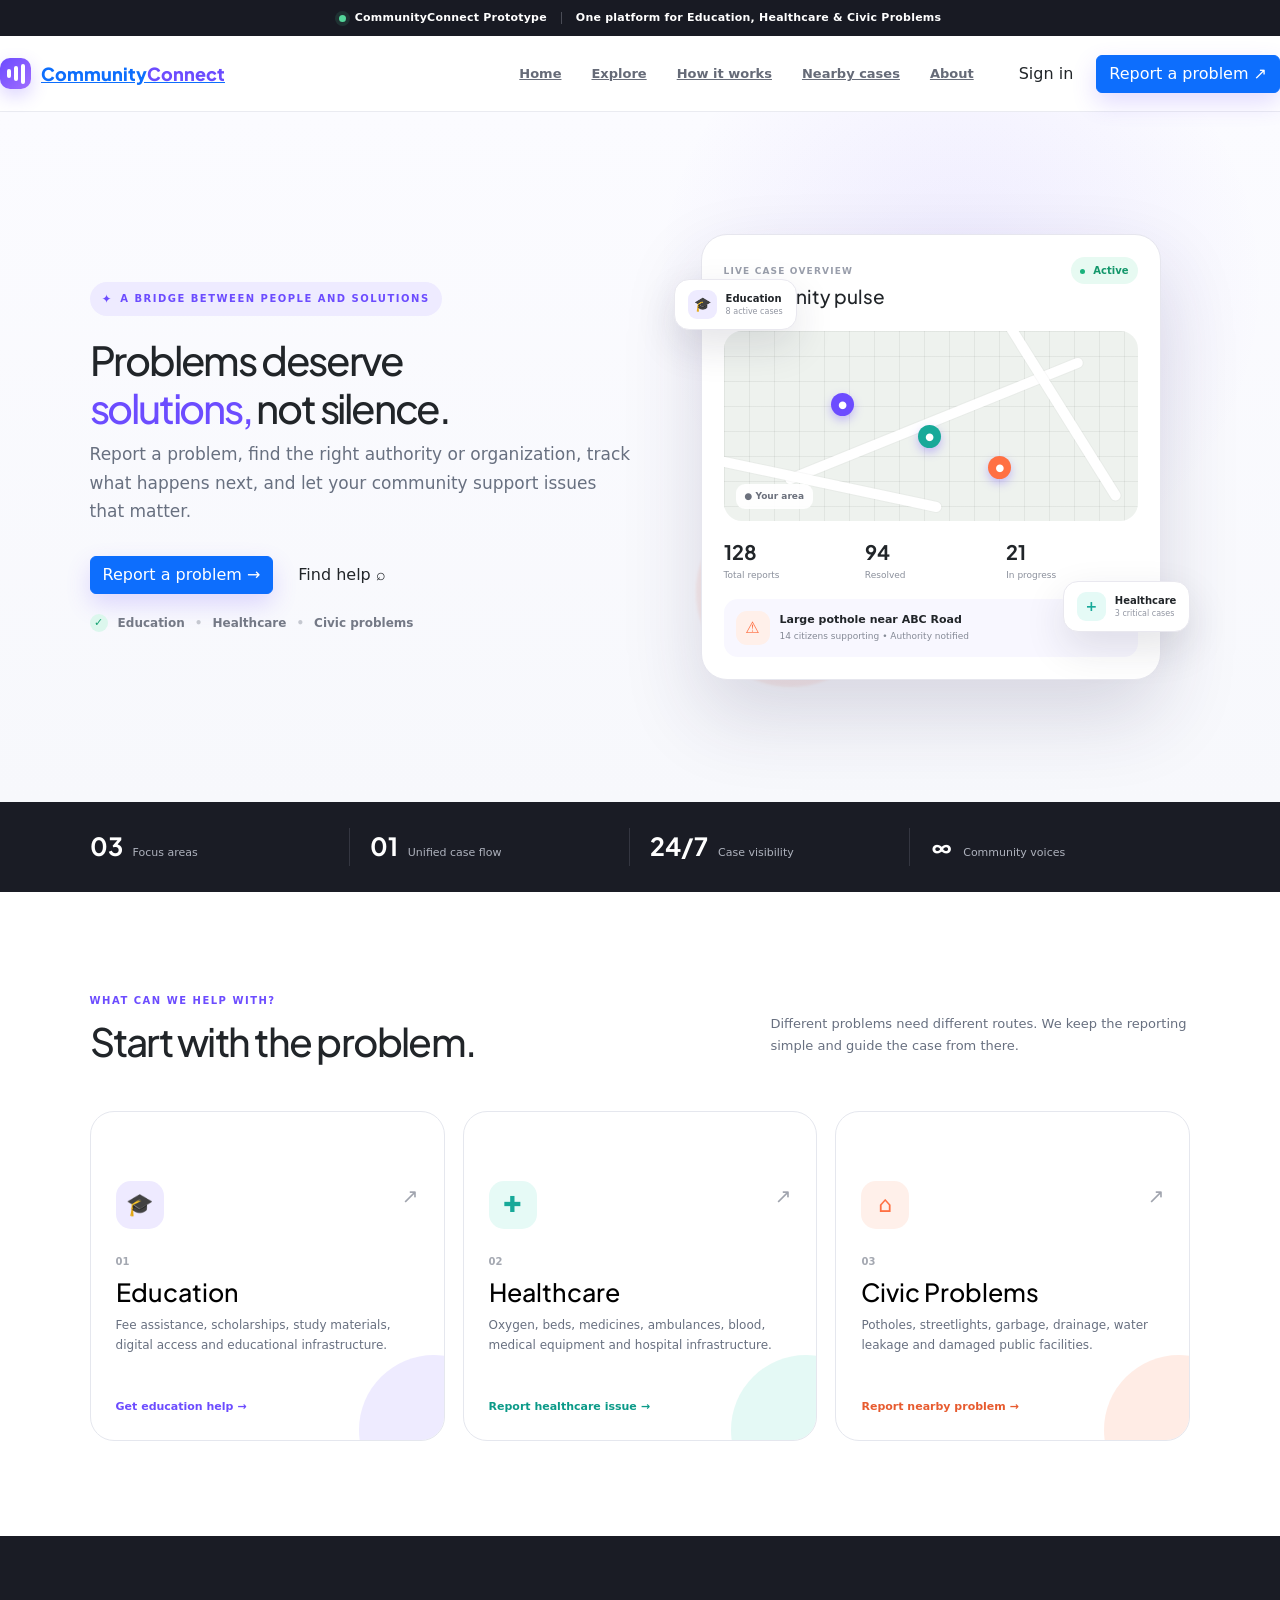
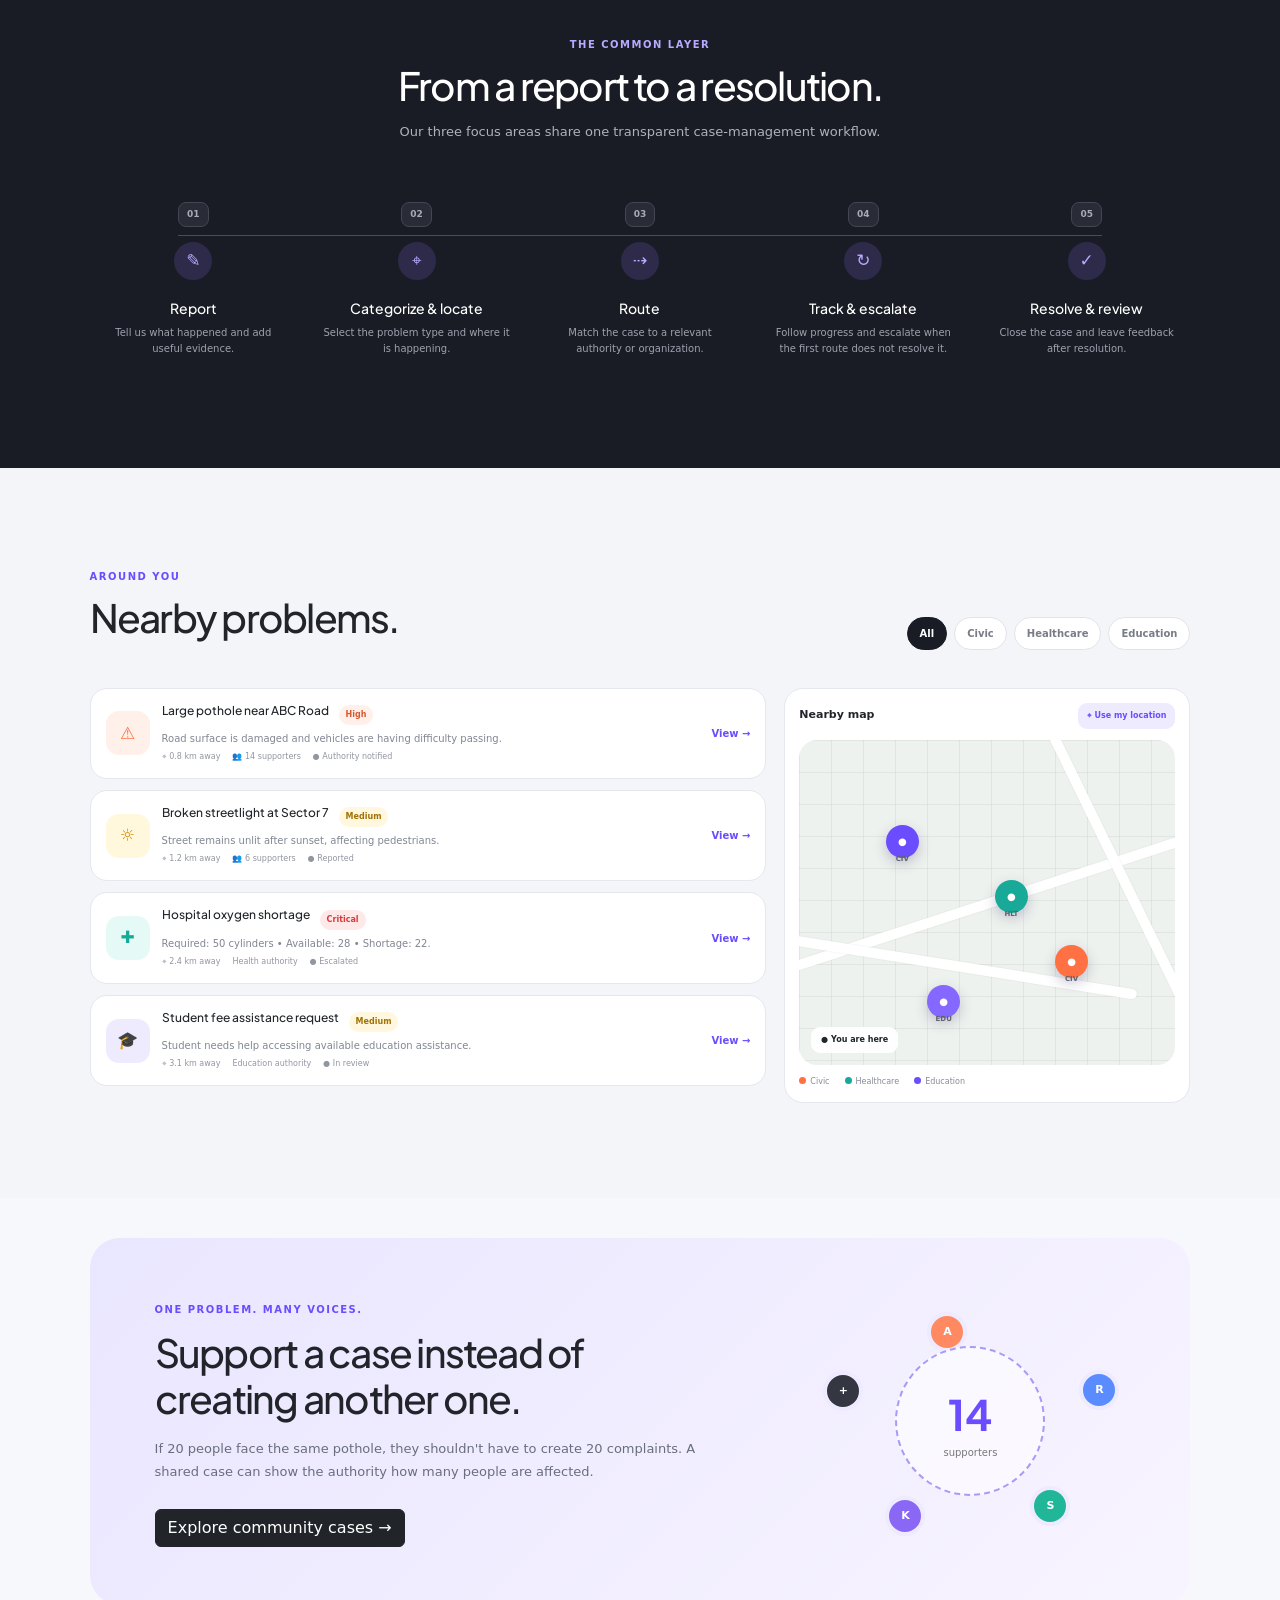
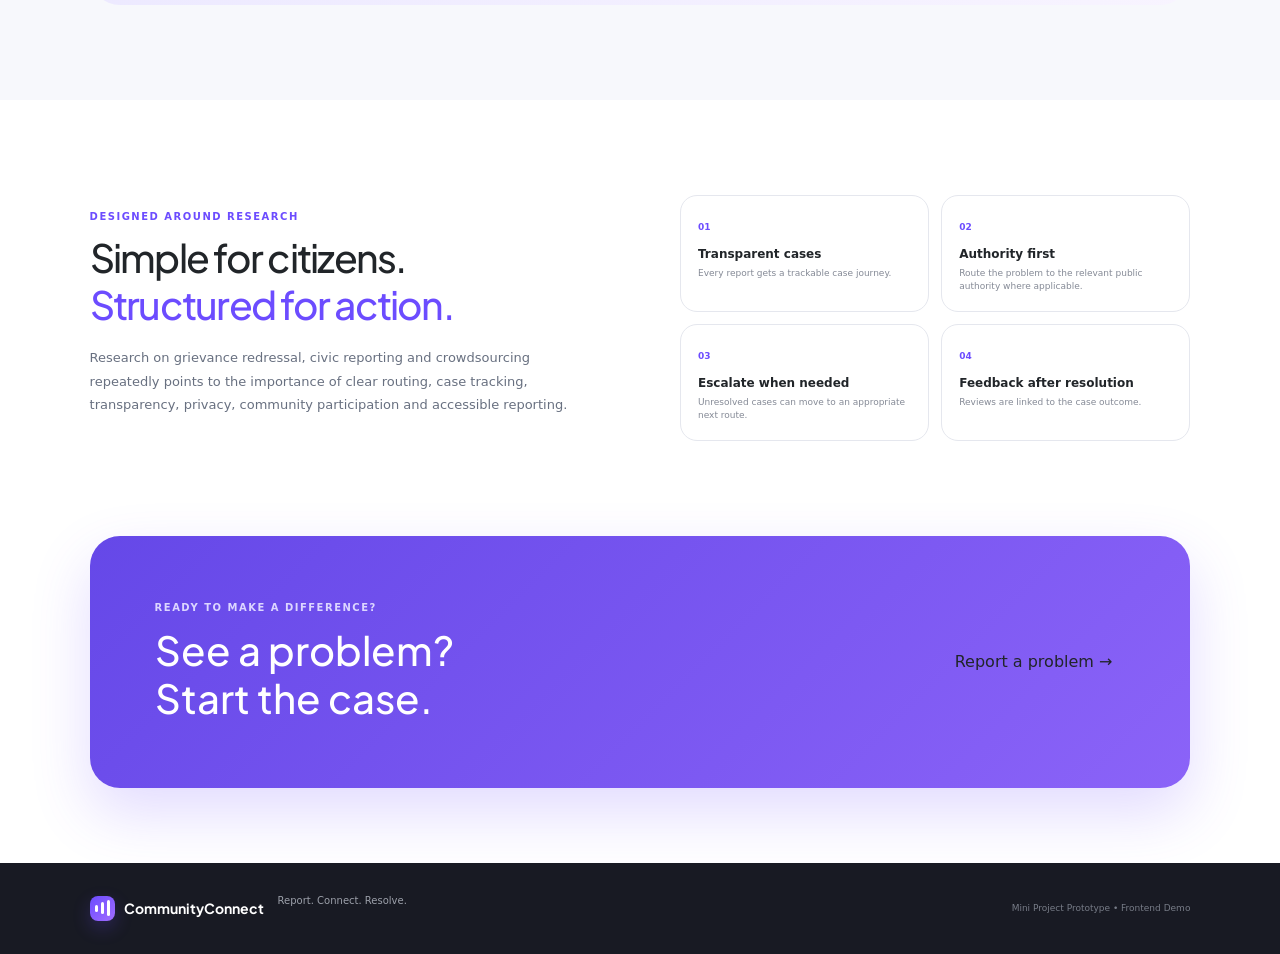
==== index.html @ db6713b4 "Add files via upload" ====
<!DOCTYPE html>
<html lang="en" >
<head>
  <meta charset="UTF-8">
  <meta name="viewport" content="width=device-width, initial-scale=1.0">
  <meta name="description" content="CommunityConnect - connect people with the right authority, organization and community support.">
  <title>CommunityConnect | Report. Connect. Resolve.</title>
  <link rel="preconnect" href="https://fonts.googleapis.com">
  <link rel="preconnect" href="https://fonts.gstatic.com" crossorigin>
  <link href="https://fonts.googleapis.com/css2?family=DM+Sans:wght@400;500;600;700&family=Plus+Jakarta+Sans:wght@600;700;800&display=swap" rel="stylesheet">
  <link rel="stylesheet" href="styles.css">
  <link href="https://cdn.jsdelivr.net/npm/bootstrap@5.3.8/dist/css/bootstrap.min.css" 
  rel="stylesheet" 
  integrity="sha384-sRIl4kxILFvY47J16cr9ZwB07vP4J8+LH7qKQnuqkuIAvNWLzeN8tE5YBujZqJLB" 
  crossorigin="anonymous">
</head>
<body>
  <div class="announcement">
    <span class="pulse-dot"></span>
    <span>CommunityConnect Prototype</span>
    <span class="announcement-divider"></span>
    <span>One platform for Education, Healthcare & Civic Problems</span>
  </div>

  <header class="navbar">
    <a class="brand" href="#home" aria-label="CommunityConnect home">
      <span class="brand-mark"><span></span><span></span><span></span></span>
      <span>Community<span>Connect</span></span>
    </a>

    <nav class="nav-links" aria-label="Main navigation">
      <a href="#home">Home</a>
      <a href="#explore">Explore</a>
      <a href="#how-it-works">How it works</a>
      <a href="#cases">Nearby cases</a>
      <a href="#about">About</a>
    </nav>

    <div class="nav-actions">
      <button class="btn btn-ghost" id="loginBtn">Sign in</button>
      <button class="btn btn-primary" id="navReportBtn">Report a problem <span>↗</span></button>
      <button class="mobile-menu" id="mobileMenuBtn" aria-label="Open menu">☰</button>
    </div>
  </header>

  <main>
    <section class="hero section" id="home">
      <div class="hero-copy">
        <div class="eyebrow"><span class="eyebrow-icon">✦</span> A bridge between people and solutions</div>
        <h1>Problems deserve<br><em>solutions,</em> not silence.</h1>
        <p class="hero-text">
          Report a problem, find the right authority or organization, track what happens next,
          and let your community support issues that matter.
        </p>

        <div class="hero-actions">
          <button class="btn btn-primary btn-large" id="heroReportBtn">Report a problem <span>→</span></button>
          <a class="btn btn-soft btn-large" href="#explore">Find help <span>⌕</span></a>
        </div>

        <div class="hero-note">
          <span class="check">✓</span>
          <span>Education</span>
          <span class="dot-separator">•</span>
          <span>Healthcare</span>
          <span class="dot-separator">•</span>
          <span>Civic problems</span>
        </div>
      </div>

      <div class="hero-visual">
        <div class="orb orb-one"></div>
        <div class="orb orb-two"></div>
        <div class="dashboard-card">
          <div class="dashboard-top">
            <div>
              <span class="mini-label">LIVE CASE OVERVIEW</span>
              <h3>Community pulse</h3>
            </div>
            <span class="status-pill green"><i></i> Active</span>
          </div>

          <div class="mini-map">
            <div class="map-grid"></div>
            <span class="map-road road-a"></span>
            <span class="map-road road-b"></span>
            <span class="map-road road-c"></span>
            <button class="map-pin pin-1" title="Pothole">●</button>
            <button class="map-pin pin-2" title="Streetlight">●</button>
            <button class="map-pin pin-3" title="Water issue">●</button>
            <div class="map-location">●  Your area</div>
          </div>

          <div class="case-summary">
            <div><strong>128</strong><span>Total reports</span></div>
            <div><strong>94</strong><span>Resolved</span></div>
            <div><strong>21</strong><span>In progress</span></div>
          </div>

          <div class="featured-case">
            <div class="case-icon civic">⚠</div>
            <div class="case-info">
              <strong>Large pothole near ABC Road</strong>
              <span>14 citizens supporting • Authority notified</span>
            </div>
            <span class="arrow">→</span>
          </div>
        </div>

        <div class="floating-card float-one">
          <span class="float-icon education">🎓</span>
          <div><b>Education</b><small>8 active cases</small></div>
        </div>
        <div class="floating-card float-two">
          <span class="float-icon health">+</span>
          <div><b>Healthcare</b><small>3 critical cases</small></div>
        </div>
      </div>
    </section>

    <section class="stats-strip">
      <div class="stat"><strong>03</strong><span>Focus areas</span></div>
      <div class="stat"><strong>01</strong><span>Unified case flow</span></div>
      <div class="stat"><strong>24/7</strong><span>Case visibility</span></div>
      <div class="stat"><strong>∞</strong><span>Community voices</span></div>
    </section>

    <section class="section explore-section" id="explore">
      <div class="section-heading">
        <div>
          <span class="section-kicker">WHAT CAN WE HELP WITH?</span>
          <h2>Start with the problem.</h2>
        </div>
        <p>Different problems need different routes. We keep the reporting simple and guide the case from there.</p>
      </div>

      <div class="category-grid">
        <button class="category-card education" data-category="Education">
          <div class="category-top"><span class="category-icon">🎓</span><span class="category-arrow">↗</span></div>
          <span class="category-number">01</span>
          <h3>Education</h3>
          <p>Fee assistance, scholarships, study materials, digital access and educational infrastructure.</p>
          <span class="category-link">Get education help <b>→</b></span>
        </button>

        <button class="category-card healthcare" data-category="Healthcare">
          <div class="category-top"><span class="category-icon">✚</span><span class="category-arrow">↗</span></div>
          <span class="category-number">02</span>
          <h3>Healthcare</h3>
          <p>Oxygen, beds, medicines, ambulances, blood, medical equipment and hospital infrastructure.</p>
          <span class="category-link">Report healthcare issue <b>→</b></span>
        </button>

        <button class="category-card civic" data-category="Civic Problems">
          <div class="category-top"><span class="category-icon">⌂</span><span class="category-arrow">↗</span></div>
          <span class="category-number">03</span>
          <h3>Civic Problems</h3>
          <p>Potholes, streetlights, garbage, drainage, water leakage and damaged public facilities.</p>
          <span class="category-link">Report nearby problem <b>→</b></span>
        </button>
      </div>
    </section>

    <section class="section workflow-section" id="how-it-works">
      <div class="workflow-intro">
        <span class="section-kicker">THE COMMON LAYER</span>
        <h2>From a report to a resolution.</h2>
        <p>Our three focus areas share one transparent case-management workflow.</p>
      </div>

      <div class="workflow">
        <div class="workflow-line"></div>
        <article class="step">
          <span class="step-num">01</span><span class="step-icon">✎</span>
          <h3>Report</h3><p>Tell us what happened and add useful evidence.</p>
        </article>
        <article class="step">
          <span class="step-num">02</span><span class="step-icon">⌖</span>
          <h3>Categorize & locate</h3><p>Select the problem type and where it is happening.</p>
        </article>
        <article class="step">
          <span class="step-num">03</span><span class="step-icon">⇢</span>
          <h3>Route</h3><p>Match the case to a relevant authority or organization.</p>
        </article>
        <article class="step">
          <span class="step-num">04</span><span class="step-icon">↻</span>
          <h3>Track & escalate</h3><p>Follow progress and escalate when the first route does not resolve it.</p>
        </article>
        <article class="step">
          <span class="step-num">05</span><span class="step-icon">✓</span>
          <h3>Resolve & review</h3><p>Close the case and leave feedback after resolution.</p>
        </article>
      </div>
    </section>

    <section class="section nearby-section" id="cases">
      <div class="section-heading">
        <div>
          <span class="section-kicker">AROUND YOU</span>
          <h2>Nearby problems.</h2>
        </div>
        <div class="case-controls">
          <button class="filter active" data-filter="all">All</button>
          <button class="filter" data-filter="civic">Civic</button>
          <button class="filter" data-filter="healthcare">Healthcare</button>
          <button class="filter" data-filter="education">Education</button>
        </div>
      </div>

      <div class="cases-layout">
        <div class="cases-list" id="casesList">
          <article class="case-card" data-type="civic">
            <div class="case-card-icon civic-bg">⚠</div>
            <div class="case-main">
              <div class="case-title-row"><h3>Large pothole near ABC Road</h3><span class="priority high">High</span></div>
              <p>Road surface is damaged and vehicles are having difficulty passing.</p>
              <div class="case-meta"><span>⌖ 0.8 km away</span><span>👥 14 supporters</span><span>● Authority notified</span></div>
            </div>
            <button class="case-view" data-case="CIV-1024">View →</button>
          </article>

          <article class="case-card" data-type="civic">
            <div class="case-card-icon light-bg">☼</div>
            <div class="case-main">
              <div class="case-title-row"><h3>Broken streetlight at Sector 7</h3><span class="priority medium">Medium</span></div>
              <p>Street remains unlit after sunset, affecting pedestrians.</p>
              <div class="case-meta"><span>⌖ 1.2 km away</span><span>👥 6 supporters</span><span>● Reported</span></div>
            </div>
            <button class="case-view" data-case="CIV-1019">View →</button>
          </article>

          <article class="case-card" data-type="healthcare">
            <div class="case-card-icon health-bg">✚</div>
            <div class="case-main">
              <div class="case-title-row"><h3>Hospital oxygen shortage</h3><span class="priority critical">Critical</span></div>
              <p>Required: 50 cylinders • Available: 28 • Shortage: 22.</p>
              <div class="case-meta"><span>⌖ 2.4 km away</span><span>Health authority</span><span>● Escalated</span></div>
            </div>
            <button class="case-view" data-case="HLT-0042">View →</button>
          </article>

          <article class="case-card" data-type="education">
            <div class="case-card-icon edu-bg">🎓</div>
            <div class="case-main">
              <div class="case-title-row"><h3>Student fee assistance request</h3><span class="priority medium">Medium</span></div>
              <p>Student needs help accessing available education assistance.</p>
              <div class="case-meta"><span>⌖ 3.1 km away</span><span>Education authority</span><span>● In review</span></div>
            </div>
            <button class="case-view" data-case="EDU-0087">View →</button>
          </article>
        </div>

        <aside class="map-panel">
          <div class="map-panel-top"><strong>Nearby map</strong><button id="locateBtn">⌖ Use my location</button></div>
          <div class="big-map">
            <div class="map-grid"></div>
            <span class="map-road br-a"></span><span class="map-road br-b"></span><span class="map-road br-c"></span>
            <span class="big-pin p-a">●<small>CIV</small></span>
            <span class="big-pin p-b">●<small>CIV</small></span>
            <span class="big-pin p-c">●<small>HLT</small></span>
            <span class="big-pin p-d">●<small>EDU</small></span>
            <div class="you-are-here">● You are here</div>
          </div>
          <div class="map-legend"><span><i class="legend-dot civic-dot"></i>Civic</span><span><i class="legend-dot health-dot"></i>Healthcare</span><span><i class="legend-dot edu-dot"></i>Education</span></div>
        </aside>
      </div>
    </section>

    <section class="section community-section">
      <div class="community-card">
        <div class="community-copy">
          <span class="section-kicker">ONE PROBLEM. MANY VOICES.</span>
          <h2>Support a case instead of creating another one.</h2>
          <p>If 20 people face the same pothole, they shouldn't have to create 20 complaints. A shared case can show the authority how many people are affected.</p>
          <button class="btn btn-dark" id="communityBtn">Explore community cases →</button>
        </div>
        <div class="support-visual">
          <div class="support-ring"><strong>14</strong><span>supporters</span></div>
          <div class="support-person person-1">A</div>
          <div class="support-person person-2">R</div>
          <div class="support-person person-3">S</div>
          <div class="support-person person-4">K</div>
          <div class="support-person person-5">+</div>
        </div>
      </div>
    </section>

    <section class="section trust-section" id="about">
      <div class="trust-copy">
        <span class="section-kicker">DESIGNED AROUND RESEARCH</span>
        <h2>Simple for citizens.<br><span>Structured for action.</span></h2>
        <p>Research on grievance redressal, civic reporting and crowdsourcing repeatedly points to the importance of clear routing, case tracking, transparency, privacy, community participation and accessible reporting.</p>
      </div>
      <div class="trust-points">
        <div><span>01</span><b>Transparent cases</b><small>Every report gets a trackable case journey.</small></div>
        <div><span>02</span><b>Authority first</b><small>Route the problem to the relevant public authority where applicable.</small></div>
        <div><span>03</span><b>Escalate when needed</b><small>Unresolved cases can move to an appropriate next route.</small></div>
        <div><span>04</span><b>Feedback after resolution</b><small>Reviews are linked to the case outcome.</small></div>
      </div>
    </section>

    <section class="cta-section">
      <div>
        <span class="section-kicker">READY TO MAKE A DIFFERENCE?</span>
        <h2>See a problem?<br><em>Start the case.</em></h2>
      </div>
      <button class="btn btn-white btn-large" id="bottomReportBtn">Report a problem →</button>
    </section>
  </main>

  <footer class="footer">
    <div class="footer-brand"><span class="brand-mark"><span></span><span></span><span></span></span><b>CommunityConnect</b></div>
    <p>Report. Connect. Resolve.</p>
    <span class="footer-note">Mini Project Prototype • Frontend Demo</span>
  </footer>

  <div class="modal-backdrop" id="modalBackdrop" aria-hidden="true">
    <div class="modal" id="reportModal" role="dialog" aria-modal="true" aria-labelledby="modalTitle">
      <button class="modal-close" id="modalClose" aria-label="Close">×</button>
      <div class="modal-head">
        <span class="modal-icon">✦</span>
        <div><span class="section-kicker">NEW CASE</span><h2 id="modalTitle">Report a problem</h2></div>
      </div>

      <form id="reportForm">
        <label>What area does this belong to?
          <select id="reportCategory" required>
            <option value="">Choose a category</option>
            <option>Education</option>
            <option>Healthcare</option>
            <option>Civic Problems</option>
          </select>
        </label>

        <label>What is the problem?
          <input type="text" id="reportTitle" placeholder="e.g. Broken streetlight near Sector 7" required>
        </label>

        <div class="form-row">
          <label>Location
            <input type="text" id="reportLocation" placeholder="Area / landmark" required>
          </label>
          <label>Priority
            <select id="reportPriority">
              <option>Medium</option>
              <option>Low</option>
              <option>High</option>
              <option>Critical</option>
            </select>
          </label>
        </div>

        <label>Description
          <textarea id="reportDescription" rows="4" placeholder="Tell us what is happening..."></textarea>
        </label>

        <label class="upload-box">
          <input type="file" id="reportPhoto" accept="image/*">
          <span>📷</span>
          <b>Add a photo</b>
          <small>Optional • JPG, PNG up to 5 MB</small>
        </label>

        <button class="btn btn-primary btn-large submit-report" type="submit">Create case <span>→</span></button>
      </form>
      <div class="success-state" id="successState">
        <div class="success-icon">✓</div>
        <span class="section-kicker">CASE CREATED</span>
        <h2 id="successTitle">Your report is on its way.</h2>
        <p>Your prototype case ID is <strong id="generatedCase">CIV-2048</strong>. You can use it to track the case.</p>
        <button class="btn btn-dark" id="successClose">Back to CommunityConnect</button>
      </div>
    </div>
  </div>

  <div class="toast" id="toast"><span>✓</span><p></p></div>

  <script src="script.js"></script>
</body>
</html>
---- styles.css ----
:root{
  --bg:#f7f8fc;
  --ink:#171923;
  --muted:#687080;
  --line:#e5e7ee;
  --white:#fff;
  --purple:#6c4cff;
  --purple-dark:#5135d7;
  --orange:#ff7043;
  --orange-soft:#fff0ea;
  --teal:#18a999;
  --teal-soft:#e7faf7;
  --blue:#3984ff;
  --blue-soft:#eaf2ff;
  --red:#e84949;
  --yellow:#f0a51a;
  --shadow:0 20px 60px rgba(28,30,50,.09);
  --radius:24px;
}
*{box-sizing:border-box;margin:0;padding:0}
html{scroll-behavior:smooth}
body{font-family:"DM Sans",sans-serif;color:var(--ink);background:var(--bg);line-height:1.5}
button,input,select,textarea{font:inherit}
button,a{cursor:pointer}
button{border:0}
a{text-decoration:none;color:inherit}
.announcement{height:36px;background:#181a23;color:#fff;display:flex;align-items:center;justify-content:center;gap:9px;font-size:11px;font-weight:600;letter-spacing:.02em}
.pulse-dot{width:7px;height:7px;border-radius:50%;background:#54d69a;box-shadow:0 0 0 4px rgba(84,214,154,.12)}
.announcement-divider{width:1px;height:12px;background:#4a4c56;margin:0 5px}
.navbar{height:76px;background:rgba(255,255,255,.9);backdrop-filter:blur(16px);border-bottom:1px solid rgba(229,231,238,.8);display:flex;align-items:center;padding:0 6vw;position:sticky;top:0;z-index:30}
.brand{display:flex;align-items:center;gap:10px;font-family:"Plus Jakarta Sans";font-size:18px;font-weight:800;white-space:nowrap}
.brand>span:last-child>span{color:var(--purple)}
.brand-mark{width:31px;height:31px;border-radius:10px;background:linear-gradient(135deg,var(--purple),#a06cff);display:flex;align-items:center;justify-content:center;gap:3px;box-shadow:0 7px 18px rgba(108,76,255,.24)}
.brand-mark span{display:block;width:4px;border-radius:5px;background:#fff}
.brand-mark span:nth-child(1){height:9px}.brand-mark span:nth-child(2){height:15px}.brand-mark span:nth-child(3){height:20px}
.nav-links{display:flex;gap:30px;margin-left:auto;margin-right:32px}
.nav-links a{font-size:13px;font-weight:600;color:#666b78;transition:.2s}
.nav-links a:hover{color:var(--purple)}
.nav-actions{display:flex;align-items:center;gap:10px}
.btn{border-radius:13px;padding:11px 18px;font-weight:700;font-size:13px;transition:.22s;display:inline-flex;align-items:center;justify-content:center;gap:10px}
.btn:hover{transform:translateY(-2px)}
.btn-primary{background:var(--purple);color:#fff;box-shadow:0 10px 24px rgba(108,76,255,.2)}
.btn-primary:hover{background:var(--purple-dark)}
.btn-ghost{background:transparent;color:#4f5360}
.btn-soft{background:#eeeaff;color:var(--purple)}
.btn-dark{background:#191b24;color:#fff}
.btn-white{background:#fff;color:#252733}
.btn-large{padding:14px 22px;font-size:14px;border-radius:15px}
.mobile-menu{display:none;background:#f0eff8;padding:10px;border-radius:10px}
.section{padding:95px 7vw}
.hero{min-height:650px;display:grid;grid-template-columns:1.02fr .98fr;gap:40px;align-items:center;overflow:hidden;background:radial-gradient(circle at 75% 25%,rgba(108,76,255,.09),transparent 28%),linear-gradient(180deg,#fbfbff,#f7f8fc)}
.hero-copy{max-width:650px}
.eyebrow,.section-kicker{display:inline-flex;align-items:center;gap:7px;color:var(--purple);font-size:10px;font-weight:800;letter-spacing:.15em;text-transform:uppercase}
.eyebrow{padding:8px 12px;background:#eeebff;border-radius:99px;margin-bottom:20px}
.eyebrow-icon{font-size:12px}
h1,h2,h3{font-family:"Plus Jakarta Sans",sans-serif;line-height:1.08}
h1{font-size:clamp(46px,5.3vw,78px);letter-spacing:-.055em;margin-bottom:22px}
h1 em,h2 em{font-style:normal;color:var(--purple)}
.hero-text{font-size:17px;line-height:1.7;color:var(--muted);max-width:580px}
.hero-actions{display:flex;gap:12px;margin:30px 0 20px}
.hero-note{display:flex;gap:10px;align-items:center;color:#747986;font-size:12px;font-weight:600}
.check{width:18px;height:18px;border-radius:50%;background:#dcf7ed;color:#17a273;display:inline-flex;align-items:center;justify-content:center;font-size:11px}
.dot-separator{color:#c5c8d0}
.hero-visual{position:relative;min-height:500px;display:flex;align-items:center;justify-content:center}
.orb{position:absolute;border-radius:50%;filter:blur(1px)}
.orb-one{width:400px;height:400px;background:rgba(108,76,255,.08);top:35px;right:40px}
.orb-two{width:190px;height:190px;background:rgba(255,112,67,.09);bottom:20px;left:25px}
.dashboard-card{position:relative;width:min(460px,90%);background:#fff;border:1px solid #e6e6ee;border-radius:26px;padding:22px;box-shadow:0 35px 80px rgba(42,38,80,.16);z-index:2}
.dashboard-top{display:flex;justify-content:space-between;align-items:flex-start;margin-bottom:15px}
.mini-label{font-size:9px;font-weight:800;color:#999eab;letter-spacing:.13em}
.dashboard-top h3{font-size:19px;margin-top:4px}
.status-pill{font-size:10px;padding:6px 9px;border-radius:99px;font-weight:800}
.status-pill.green{color:#13976b;background:#e7faf2}
.status-pill i{display:inline-block;width:5px;height:5px;background:#1ab27c;border-radius:50%;margin-right:5px}
.mini-map,.big-map{position:relative;overflow:hidden;background:#eef2ee;border-radius:18px}
.mini-map{height:190px}
.map-grid{position:absolute;inset:0;background-image:linear-gradient(rgba(90,105,90,.09) 1px,transparent 1px),linear-gradient(90deg,rgba(90,105,90,.09) 1px,transparent 1px);background-size:25px 25px}
.map-road{position:absolute;height:10px;background:#fff;box-shadow:0 0 0 1px rgba(90,90,90,.04);transform:rotate(-22deg);border-radius:20px}
.road-a{width:320px;top:85px;left:50px}.road-b{width:280px;top:45px;left:180px;transform:rotate(58deg)}.road-c{width:260px;top:145px;left:-40px;transform:rotate(12deg)}
.map-pin{position:absolute;width:23px;height:23px;border-radius:50%;color:#fff;background:var(--purple);font-size:10px;box-shadow:0 4px 10px rgba(108,76,255,.35)}
.pin-1{top:62px;left:26%}.pin-2{top:125px;left:64%;background:var(--orange)}.pin-3{top:94px;left:47%;background:var(--teal)}
.map-location{position:absolute;bottom:12px;left:12px;background:rgba(255,255,255,.92);border-radius:9px;padding:6px 9px;font-size:9px;font-weight:800;color:#6b707c}
.case-summary{display:grid;grid-template-columns:repeat(3,1fr);gap:10px;padding:16px 0}
.case-summary div{display:flex;flex-direction:column}.case-summary strong{font-family:"Plus Jakarta Sans";font-size:20px}.case-summary span{font-size:9px;color:#8b909c;margin-top:2px}
.featured-case{display:flex;align-items:center;gap:10px;background:#f8f7ff;padding:12px;border-radius:14px}
.case-icon{width:34px;height:34px;display:flex;align-items:center;justify-content:center;border-radius:11px;background:#fff0ea;color:var(--orange);font-weight:800}
.case-info{display:flex;flex-direction:column;flex:1}.case-info strong{font-size:11px}.case-info span{font-size:9px;color:#858a96;margin-top:2px}.arrow{color:var(--purple);font-weight:800}
.floating-card{position:absolute;display:flex;align-items:center;gap:9px;background:#fff;border:1px solid #e9e8ef;border-radius:15px;padding:10px 13px;box-shadow:0 16px 40px rgba(34,30,60,.12);z-index:3}
.floating-card div{display:flex;flex-direction:column}.floating-card b{font-size:10px}.floating-card small{font-size:8px;color:#9296a2}
.float-one{top:72px;left:3px}.float-two{right:0;bottom:75px}
.float-icon{width:29px;height:29px;border-radius:9px;display:flex;align-items:center;justify-content:center;font-size:14px}.float-icon.education{background:#eeebff}.float-icon.health{background:#e5faf6;color:var(--teal);font-weight:900}
.stats-strip{display:grid;grid-template-columns:repeat(4,1fr);background:#1a1c25;color:#fff;padding:26px 7vw;gap:20px}
.stat{display:flex;align-items:baseline;gap:10px;border-right:1px solid #343641;padding-right:20px}.stat:last-child{border:0}.stat strong{font-family:"Plus Jakarta Sans";font-size:25px;color:#fff}.stat span{font-size:11px;color:#aeb2bd}
.section-heading{display:flex;align-items:end;justify-content:space-between;gap:30px;margin-bottom:38px}.section-heading h2,.workflow-intro h2,.trust-copy h2{font-size:39px;letter-spacing:-.045em;margin-top:8px}.section-heading>p{max-width:420px;color:var(--muted);font-size:13px;line-height:1.7}
.category-grid{display:grid;grid-template-columns:repeat(3,1fr);gap:18px}
.category-card{text-align:left;min-height:330px;border-radius:24px;padding:25px;background:#fff;border:1px solid var(--line);transition:.25s;position:relative;overflow:hidden}
.category-card:hover{transform:translateY(-7px);box-shadow:var(--shadow)}
.category-card:after{content:"";position:absolute;width:150px;height:150px;border-radius:50%;right:-65px;bottom:-65px;opacity:.5}
.category-card.education:after{background:#ded8ff}.category-card.healthcare:after{background:#c9f4ec}.category-card.civic:after{background:#ffd9cb}
.category-top{display:flex;justify-content:space-between}.category-icon{width:48px;height:48px;border-radius:15px;display:flex;align-items:center;justify-content:center;font-size:22px}.education .category-icon{background:#eeeaff}.healthcare .category-icon{background:#e6faf6;color:var(--teal)}.civic .category-icon{background:#fff0ea;color:var(--orange)}
.category-arrow{font-size:20px;color:#a0a4ae}.category-number{display:block;font-size:10px;color:#a4a8b1;font-weight:800;margin-top:25px}.category-card h3{font-size:25px;margin:8px 0}.category-card p{font-size:12px;color:var(--muted);line-height:1.7;max-width:310px}.category-link{position:absolute;bottom:25px;font-size:11px;font-weight:800;z-index:2}.education .category-link{color:var(--purple)}.healthcare .category-link{color:#0b9a88}.civic .category-link{color:#e75b2f}
.workflow-section{background:#1a1c25;color:#fff}.workflow-intro{text-align:center;max-width:600px;margin:0 auto}.workflow-intro .section-kicker{color:#b7aaff}.workflow-intro h2{color:#fff}.workflow-intro p{color:#aeb2bd;font-size:13px;margin-top:12px}.workflow{display:grid;grid-template-columns:repeat(5,1fr);gap:16px;margin-top:58px;position:relative}.workflow-line{position:absolute;top:35px;left:8%;right:8%;height:1px;background:#4a4d58}.step{position:relative;z-index:1;text-align:center}.step-num{display:inline-flex;background:#292b36;border:1px solid #444752;color:#a9acb6;padding:5px 8px;border-radius:8px;font-size:9px;font-weight:800;margin-bottom:10px}.step-icon{display:flex;margin:0 auto 15px;width:48px;height:48px;border-radius:50%;align-items:center;justify-content:center;background:#2d2a4a;color:#b8aaff;border:5px solid #1a1c25;font-size:17px}.step h3{font-size:14px;margin-bottom:8px}.step p{font-size:10px;color:#9ea2ae;line-height:1.6;padding:0 10px}
.nearby-section{background:#f3f5f8}.case-controls{display:flex;gap:7px}.filter{padding:8px 12px;border-radius:99px;background:#fff;border:1px solid #e1e3e9;color:#777c87;font-size:10px;font-weight:800}.filter.active{background:#1a1c25;color:#fff;border-color:#1a1c25}
.cases-layout{display:grid;grid-template-columns:1.25fr .75fr;gap:18px}.cases-list{display:flex;flex-direction:column;gap:11px}.case-card{background:#fff;border:1px solid var(--line);border-radius:17px;padding:15px;display:flex;align-items:center;gap:12px;transition:.2s}.case-card:hover{box-shadow:0 12px 35px rgba(28,30,50,.07);transform:translateX(3px)}.case-card.hidden{display:none}.case-card-icon{width:44px;height:44px;min-width:44px;border-radius:13px;display:flex;align-items:center;justify-content:center;font-size:17px}.civic-bg{background:#fff0ea;color:var(--orange)}.light-bg{background:#fff8dc;color:#d3910b}.health-bg{background:#e5faf6;color:var(--teal)}.edu-bg{background:#eeebff;color:var(--purple)}.case-main{flex:1;min-width:0}.case-title-row{display:flex;gap:10px;align-items:center}.case-title-row h3{font-size:12px;white-space:nowrap;overflow:hidden;text-overflow:ellipsis}.priority{font-size:8px;font-weight:800;padding:4px 7px;border-radius:99px;white-space:nowrap}.priority.high{background:#fff0ea;color:#d8582f}.priority.medium{background:#fff8df;color:#a27106}.priority.critical{background:#ffe8e8;color:#d93b3b}.case-main p{font-size:10px;color:#818692;margin:5px 0}.case-meta{display:flex;gap:12px;font-size:8px;color:#9296a1}.case-view{font-size:10px;font-weight:800;color:var(--purple);background:transparent;white-space:nowrap}.map-panel{background:#fff;border:1px solid var(--line);border-radius:19px;padding:14px}.map-panel-top{display:flex;justify-content:space-between;align-items:center;margin-bottom:11px;font-size:11px}.map-panel-top button{background:#eeebff;color:var(--purple);padding:7px 9px;border-radius:9px;font-size:8px;font-weight:800}.big-map{height:325px}.big-map .map-grid{background-size:32px 32px}.br-a{width:500px;top:155px;left:-50px;transform:rotate(-18deg)}.br-b{width:450px;top:115px;left:90px;transform:rotate(64deg)}.br-c{width:380px;top:220px;left:-40px;transform:rotate(9deg)}.big-pin{position:absolute;width:33px;height:33px;border-radius:50%;display:flex;align-items:center;justify-content:center;color:#fff;background:var(--purple);box-shadow:0 5px 13px rgba(50,40,100,.25);font-size:10px}.big-pin small{position:absolute;top:29px;font-size:7px;font-weight:800;color:#5d626d}.p-a{top:85px;left:23%}.p-b{top:205px;left:68%;background:var(--orange)}.p-c{top:140px;left:52%;background:var(--teal)}.p-d{top:245px;left:34%;background:#8468ff}.you-are-here{position:absolute;bottom:12px;left:12px;background:rgba(255,255,255,.94);border-radius:9px;padding:7px 10px;font-size:8px;font-weight:800}.map-legend{display:flex;gap:15px;padding-top:11px;font-size:8px;color:#858a96}.legend-dot{width:7px;height:7px;border-radius:50%;display:inline-block;margin-right:4px}.civic-dot{background:var(--orange)}.health-dot{background:var(--teal)}.edu-dot{background:var(--purple)}
.community-section{background:#f7f8fc;padding-top:40px}.community-card{background:linear-gradient(135deg,#e9e6ff,#f8f4ff);border-radius:30px;padding:58px 65px;display:flex;align-items:center;justify-content:space-between;overflow:hidden;position:relative}.community-copy{max-width:570px}.community-copy h2{font-size:39px;letter-spacing:-.045em;margin:10px 0 15px}.community-copy p{font-size:13px;color:#696e7b;line-height:1.75;margin-bottom:25px}.support-visual{width:310px;height:250px;position:relative;display:flex;align-items:center;justify-content:center}.support-ring{width:150px;height:150px;border-radius:50%;border:2px dashed #a89bf7;background:rgba(255,255,255,.6);display:flex;flex-direction:column;align-items:center;justify-content:center;z-index:2}.support-ring strong{font-family:"Plus Jakarta Sans";font-size:42px;color:var(--purple)}.support-ring span{font-size:10px;color:#777}.support-person{position:absolute;width:40px;height:40px;border-radius:50%;display:flex;align-items:center;justify-content:center;font-size:11px;font-weight:800;color:#fff;border:4px solid #eeeaff}.person-1{background:#ff8a62;top:16px;left:112px}.person-2{background:#5b8cff;top:74px;right:6px}.person-3{background:#22b698;bottom:20px;right:55px}.person-4{background:#8a68f5;bottom:10px;left:70px}.person-5{background:#343642;top:75px;left:8px}
.trust-section{display:grid;grid-template-columns:1fr 1fr;gap:80px;align-items:center}.trust-copy h2 span{color:var(--purple)}.trust-copy p{font-size:13px;color:var(--muted);line-height:1.8;max-width:530px;margin-top:18px}.trust-points{display:grid;grid-template-columns:1fr 1fr;gap:12px}.trust-points div{background:#fff;border:1px solid var(--line);border-radius:17px;padding:17px}.trust-points span{font-size:9px;color:var(--purple);font-weight:900}.trust-points b{display:block;font-size:12px;margin:8px 0 4px}.trust-points small{font-size:9px;color:#858a96;line-height:1.5;display:block}
.cta-section{margin:0 7vw 75px;padding:58px 65px;border-radius:30px;background:linear-gradient(135deg,#6548e8,#8b63f8);color:#fff;display:flex;justify-content:space-between;align-items:center;box-shadow:0 25px 60px rgba(108,76,255,.2)}.cta-section .section-kicker{color:#dcd6ff}.cta-section h2{font-size:40px;margin-top:8px}.cta-section h2 em{color:#fff}.footer{background:#181a23;color:#fff;padding:30px 7vw;display:flex;align-items:center;gap:14px}.footer-brand{display:flex;align-items:center;gap:9px;font-family:"Plus Jakarta Sans";font-size:14px}.footer-brand .brand-mark{width:25px;height:25px;border-radius:8px}.footer-brand .brand-mark span{width:3px}.footer-brand .brand-mark span:nth-child(1){height:7px}.footer-brand .brand-mark span:nth-child(2){height:12px}.footer-brand .brand-mark span:nth-child(3){height:16px}.footer p{font-size:10px;color:#9ca0aa}.footer-note{margin-left:auto;color:#777c87;font-size:9px}
.modal-backdrop{position:fixed;inset:0;background:rgba(12,13,20,.65);backdrop-filter:blur(8px);z-index:100;display:none;align-items:center;justify-content:center;padding:20px}.modal-backdrop.show{display:flex}.modal{background:#fff;width:min(560px,100%);max-height:92vh;overflow:auto;border-radius:25px;padding:27px;position:relative;box-shadow:0 30px 100px rgba(0,0,0,.3)}.modal-close{position:absolute;right:18px;top:15px;width:34px;height:34px;border-radius:50%;background:#f0f1f5;color:#646874;font-size:22px}.modal-head{display:flex;gap:13px;align-items:center;margin-bottom:22px}.modal-icon{width:42px;height:42px;border-radius:13px;background:#eeebff;color:var(--purple);display:flex;align-items:center;justify-content:center}.modal-head h2{font-size:25px;margin-top:3px}.modal label{display:block;font-size:10px;font-weight:800;color:#535865;margin-bottom:14px}.modal input,.modal select,.modal textarea{display:block;width:100%;border:1px solid #e0e2e8;background:#fbfbfd;border-radius:11px;padding:11px 12px;margin-top:7px;outline:none;color:#30333d;font-size:11px}.modal input:focus,.modal select:focus,.modal textarea:focus{border-color:#a89bf7;box-shadow:0 0 0 3px #eeebff}.form-row{display:grid;grid-template-columns:1fr 1fr;gap:12px}.upload-box{border:1.5px dashed #c9cbd4!important;background:#fafafe!important;padding:18px!important;text-align:center;color:#777!important}.upload-box input{display:none}.upload-box span{display:block;font-size:22px;margin-bottom:5px}.upload-box b{display:block;font-size:10px;color:#555}.upload-box small{font-size:8px;font-weight:500}.submit-report{width:100%;margin-top:3px}.success-state{display:none;text-align:center;padding:35px 10px 15px}.success-state.show{display:block}.success-icon{width:62px;height:62px;border-radius:50%;background:#e5faf2;color:#19a976;display:flex;align-items:center;justify-content:center;margin:0 auto 18px;font-size:28px;font-weight:800}.success-state h2{font-size:25px;margin:8px 0}.success-state p{font-size:12px;color:#777c87;margin-bottom:22px}.toast{position:fixed;right:25px;bottom:25px;background:#1b1d26;color:#fff;border-radius:13px;padding:11px 15px;display:flex;gap:10px;align-items:center;box-shadow:0 15px 35px rgba(0,0,0,.2);transform:translateY(100px);opacity:0;transition:.25s;z-index:200}.toast.show{transform:translateY(0);opacity:1}.toast span{color:#63e2aa}.toast p{font-size:10px}
@media(max-width:1000px){
  .nav-links{display:none}.mobile-menu{display:block}.nav-actions .btn-ghost{display:none}
  .hero{grid-template-columns:1fr;padding-top:65px}.hero-visual{min-height:470px}
  .category-grid{grid-template-columns:1fr}.workflow{grid-template-columns:1fr;gap:22px}.workflow-line{display:none}.step{display:grid;grid-template-columns:50px 1fr;text-align:left;column-gap:12px}.step-num{grid-column:1}.step-icon{grid-column:1;grid-row:2;width:42px;height:42px;margin:0}.step h3{grid-column:2;grid-row:1}.step p{grid-column:2;grid-row:2;padding:0}
  .cases-layout{grid-template-columns:1fr}.map-panel{display:none}.trust-section{grid-template-columns:1fr}.community-card{padding:45px 35px}.support-visual{display:none}
}
@media(max-width:650px){
  .announcement{font-size:9px;padding:0 10px}.announcement-divider{display:none}.announcement span:last-child{display:none}
  .navbar{padding:0 4vw;height:68px}.nav-actions .btn-primary{display:none}
  .section{padding:65px 5vw}.hero{min-height:auto}.hero-copy h1{font-size:47px}.hero-text{font-size:14px}.hero-actions{flex-direction:column}.hero-actions .btn{width:100%}.hero-visual{min-height:390px}.dashboard-card{width:100%}.float-one{left:-8px}.float-two{right:-8px}
  .stats-strip{grid-template-columns:1fr 1fr;padding:22px 5vw}.stat{border:0}.stat strong{font-size:20px}
  .section-heading{display:block}.section-heading h2,.workflow-intro h2,.trust-copy h2{font-size:32px}.section-heading>p{margin-top:12px}.case-controls{margin-top:17px;overflow:auto}
  .case-card{align-items:flex-start}.case-meta{flex-wrap:wrap}.case-view{display:none}.form-row{grid-template-columns:1fr}.cta-section{margin:0 5vw 55px;padding:38px 28px;display:block}.cta-section h2{font-size:31px}.cta-section .btn{margin-top:25px;width:100%}
  .trust-points{grid-template-columns:1fr}.footer{padding:25px 5vw;flex-wrap:wrap}.footer-note{margin-left:0;width:100%}
}
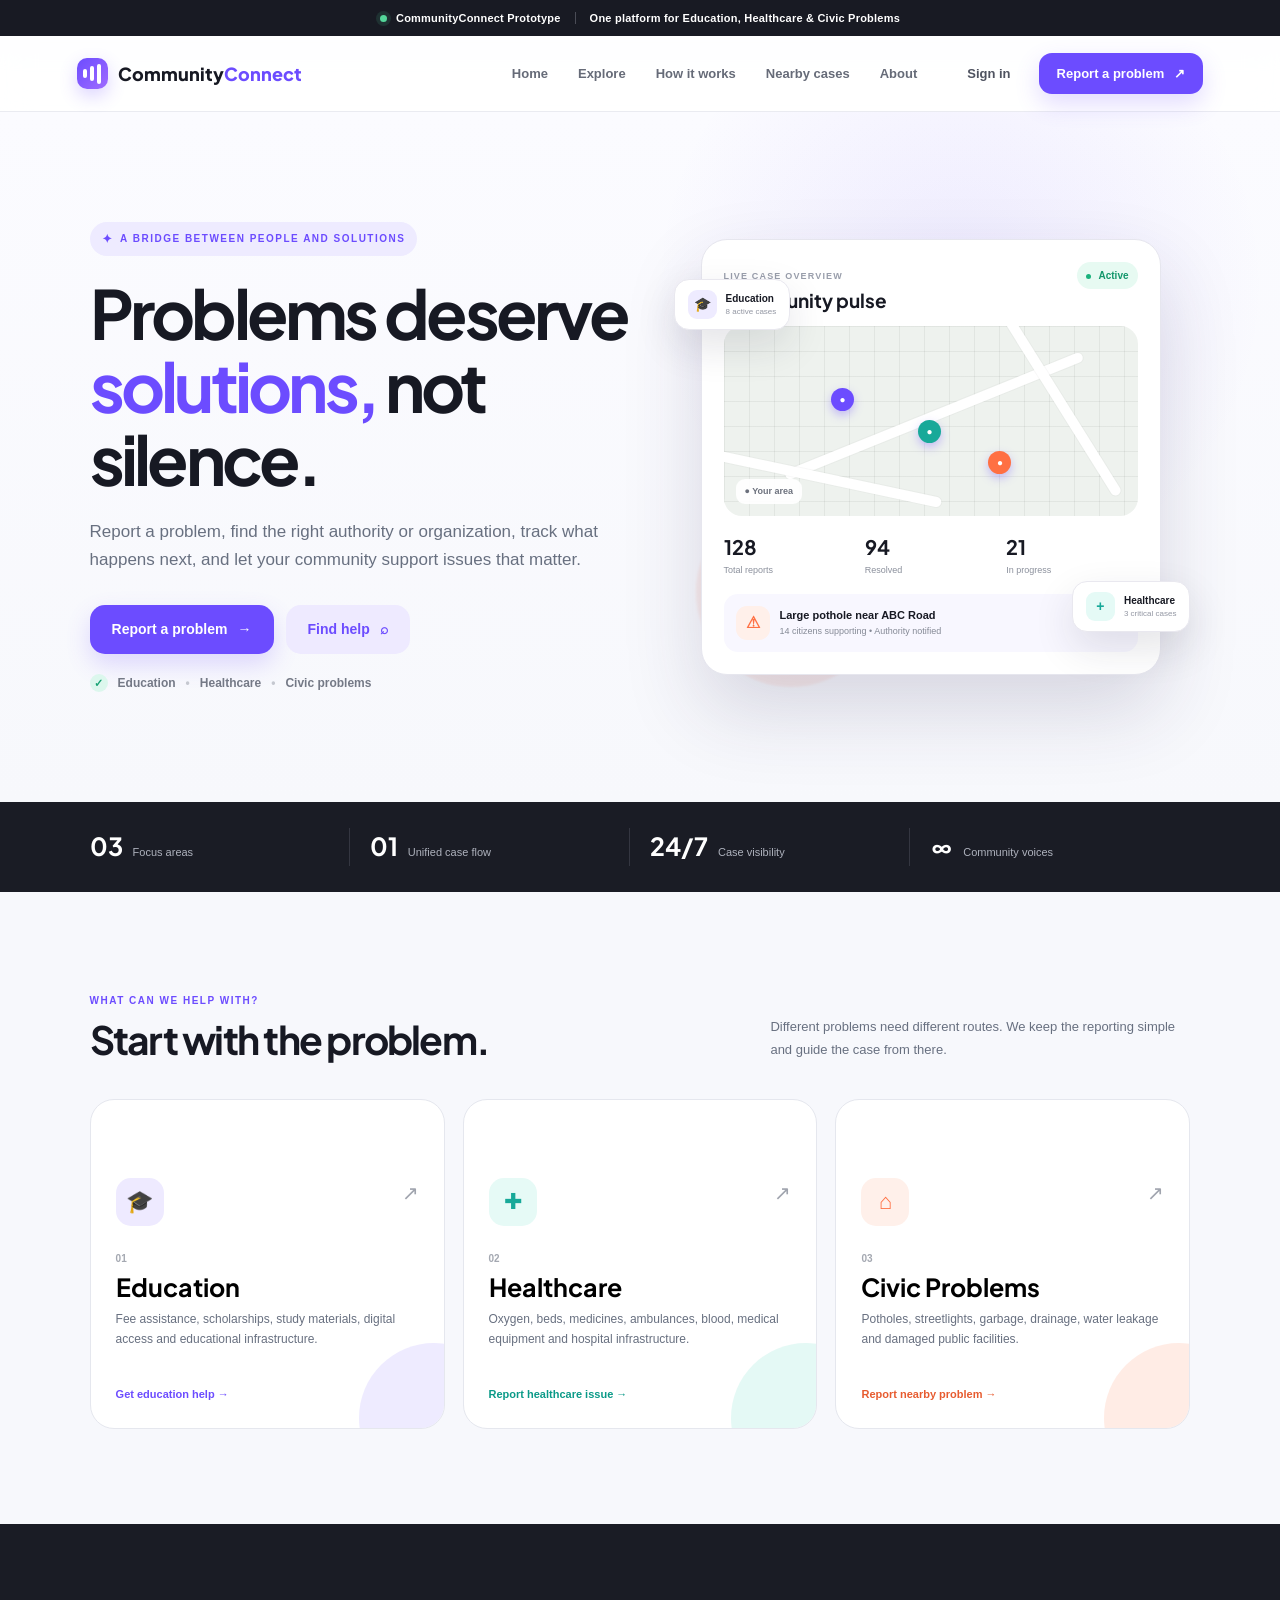
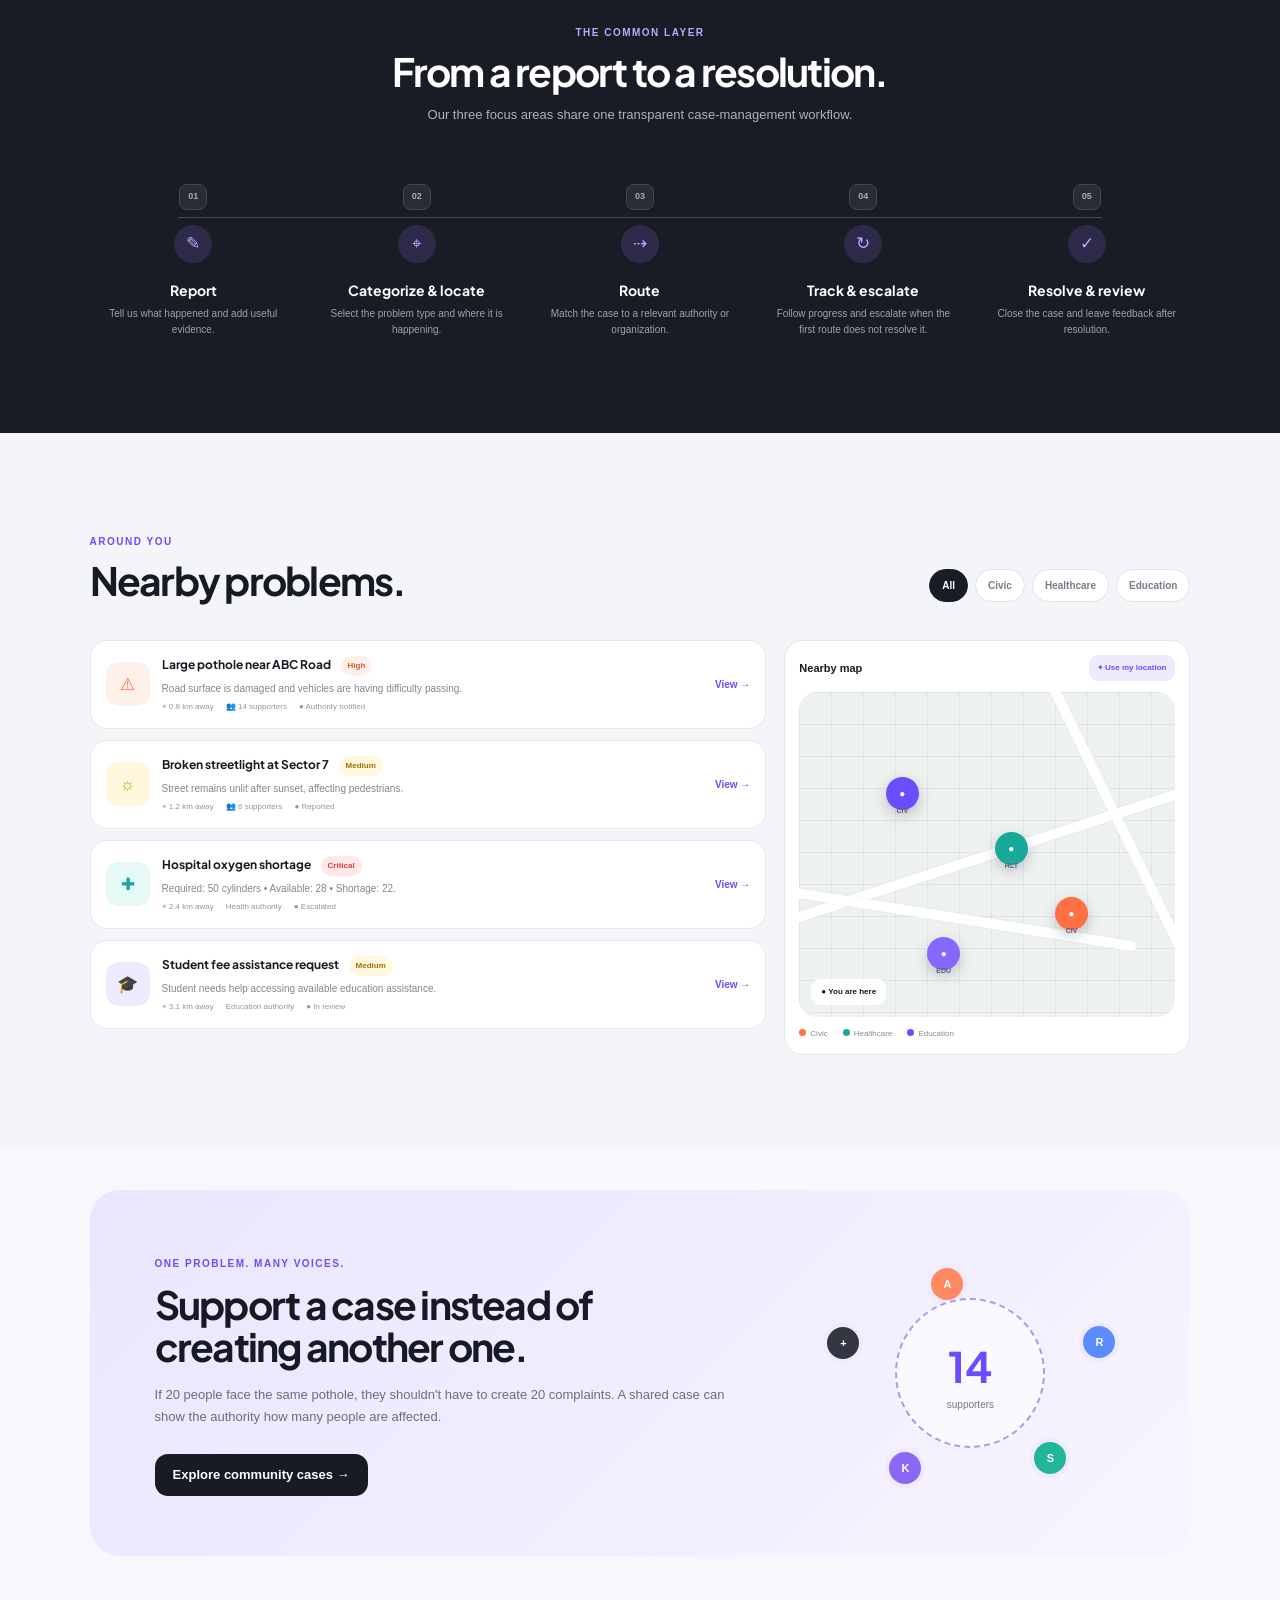
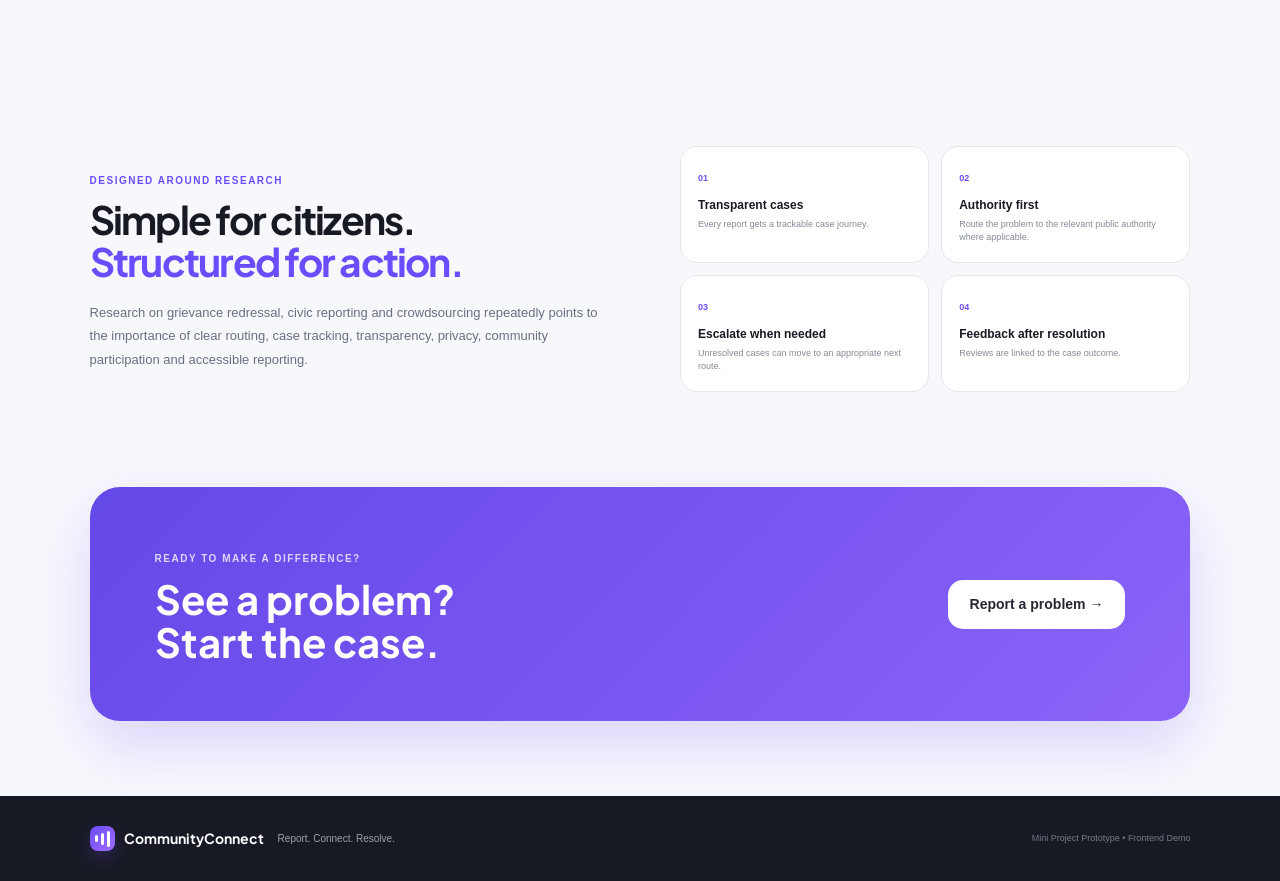
==== commit c646815b: "Add location detection and reverse geocoding" ====
--- a/index.html
+++ b/index.html
@@ -9,10 +9,6 @@
   <link rel="preconnect" href="https://fonts.gstatic.com" crossorigin>
   <link href="https://fonts.googleapis.com/css2?family=DM+Sans:wght@400;500;600;700&family=Plus+Jakarta+Sans:wght@600;700;800&display=swap" rel="stylesheet">
   <link rel="stylesheet" href="styles.css">
-  <link href="https://cdn.jsdelivr.net/npm/bootstrap@5.3.8/dist/css/bootstrap.min.css" 
-  rel="stylesheet" 
-  integrity="sha384-sRIl4kxILFvY47J16cr9ZwB07vP4J8+LH7qKQnuqkuIAvNWLzeN8tE5YBujZqJLB" 
-  crossorigin="anonymous">
 </head>
 <body>
   <div class="announcement">
@@ -338,7 +334,20 @@
 
         <div class="form-row">
           <label>Location
-            <input type="text" id="reportLocation" placeholder="Area / landmark" required>
+            <input
+    type="text"
+    id="reportLocation"
+    placeholder="Area / landmark"
+    required
+  >
+
+  <button
+    type="button"
+    class="location-btn"
+    id="reportLocationBtn"
+  >
+    📍 Use my current location
+  </button>
           </label>
           <label>Priority
             <select id="reportPriority">
--- a/styles.css
+++ b/styles.css
@@ -121,3 +121,21 @@
   .case-card{align-items:flex-start}.case-meta{flex-wrap:wrap}.case-view{display:none}.form-row{grid-template-columns:1fr}.cta-section{margin:0 5vw 55px;padding:38px 28px;display:block}.cta-section h2{font-size:31px}.cta-section .btn{margin-top:25px;width:100%}
   .trust-points{grid-template-columns:1fr}.footer{padding:25px 5vw;flex-wrap:wrap}.footer-note{margin-left:0;width:100%}
 }
+
+.location-btn {
+  width: 100%;
+  margin-top: 8px;
+  padding: 10px 12px;
+  background: #eeebff;
+  color: var(--purple);
+  border-radius: 11px;
+  font-size: 11px;
+  font-weight: 700;
+  transition: 0.2s;
+}
+
+.location-btn:hover {
+  background: var(--purple);
+  color: white;
+  transform: translateY(-1px);
+}
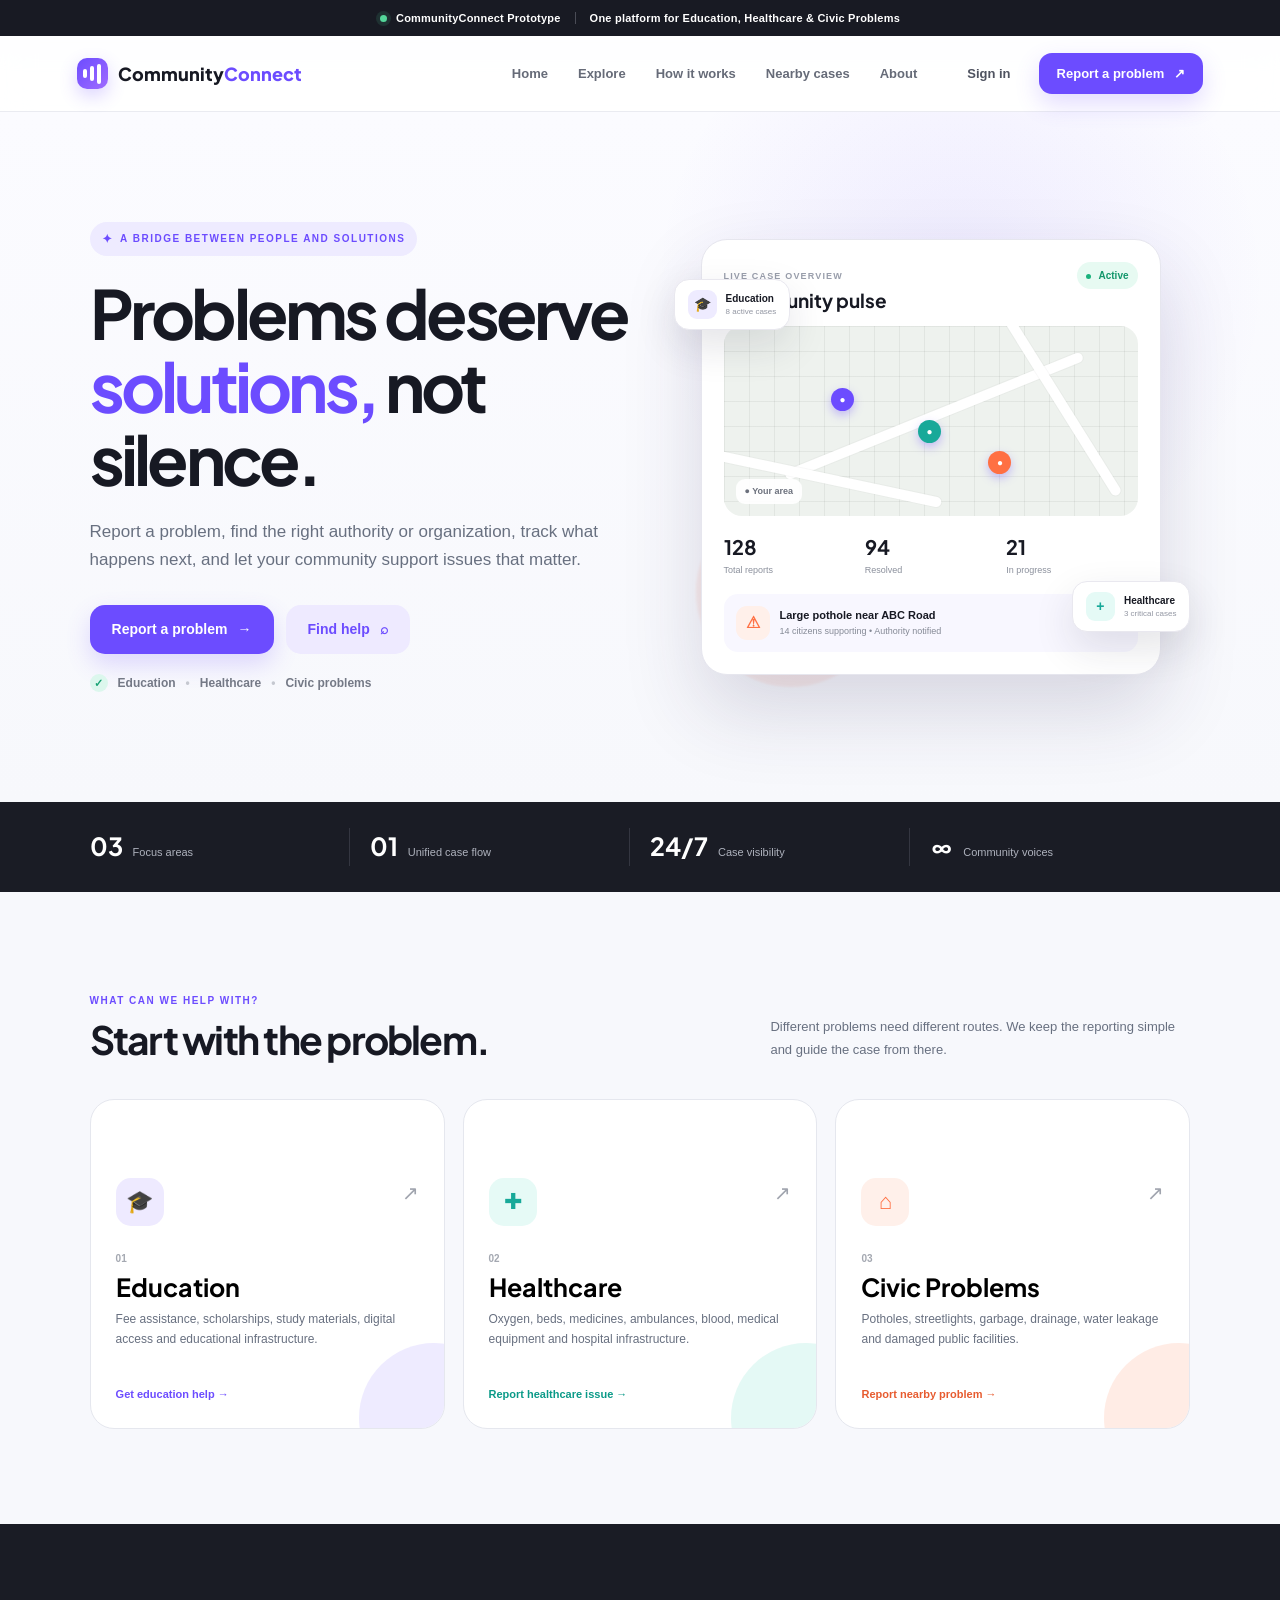
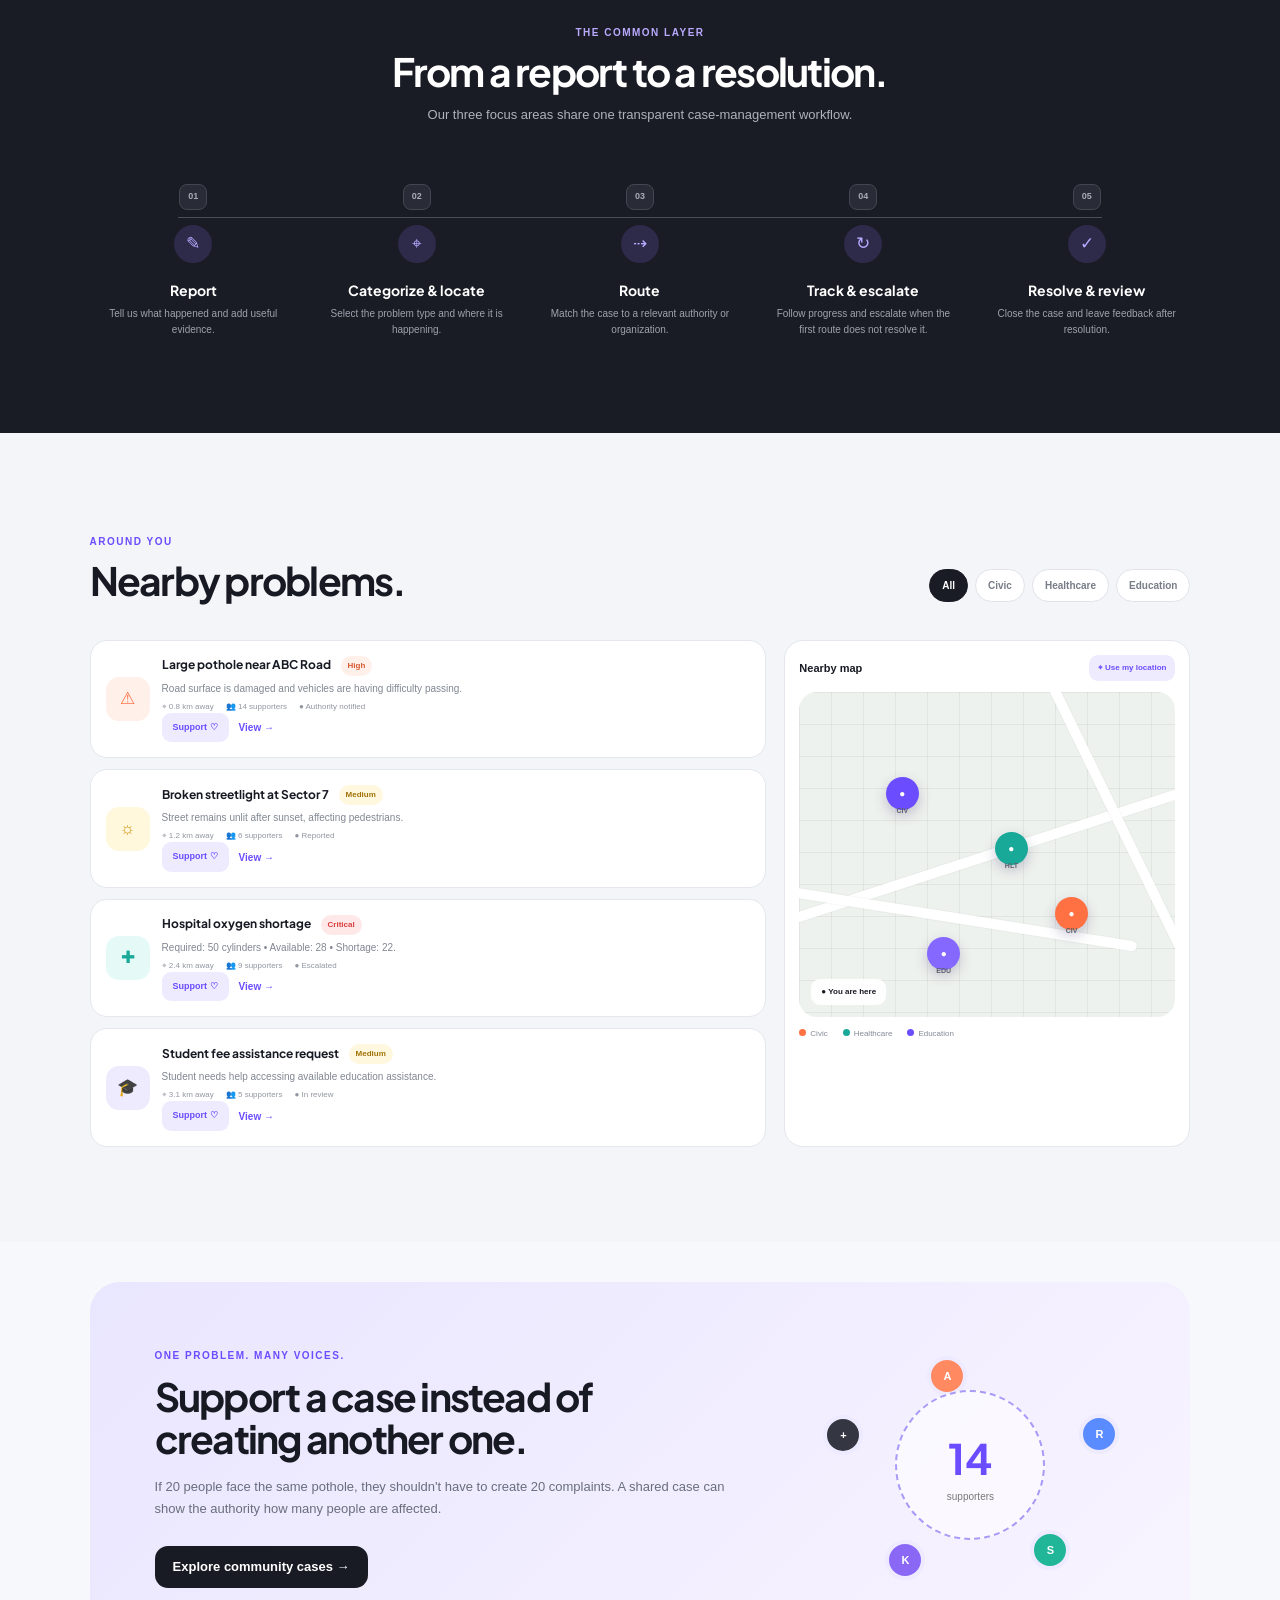
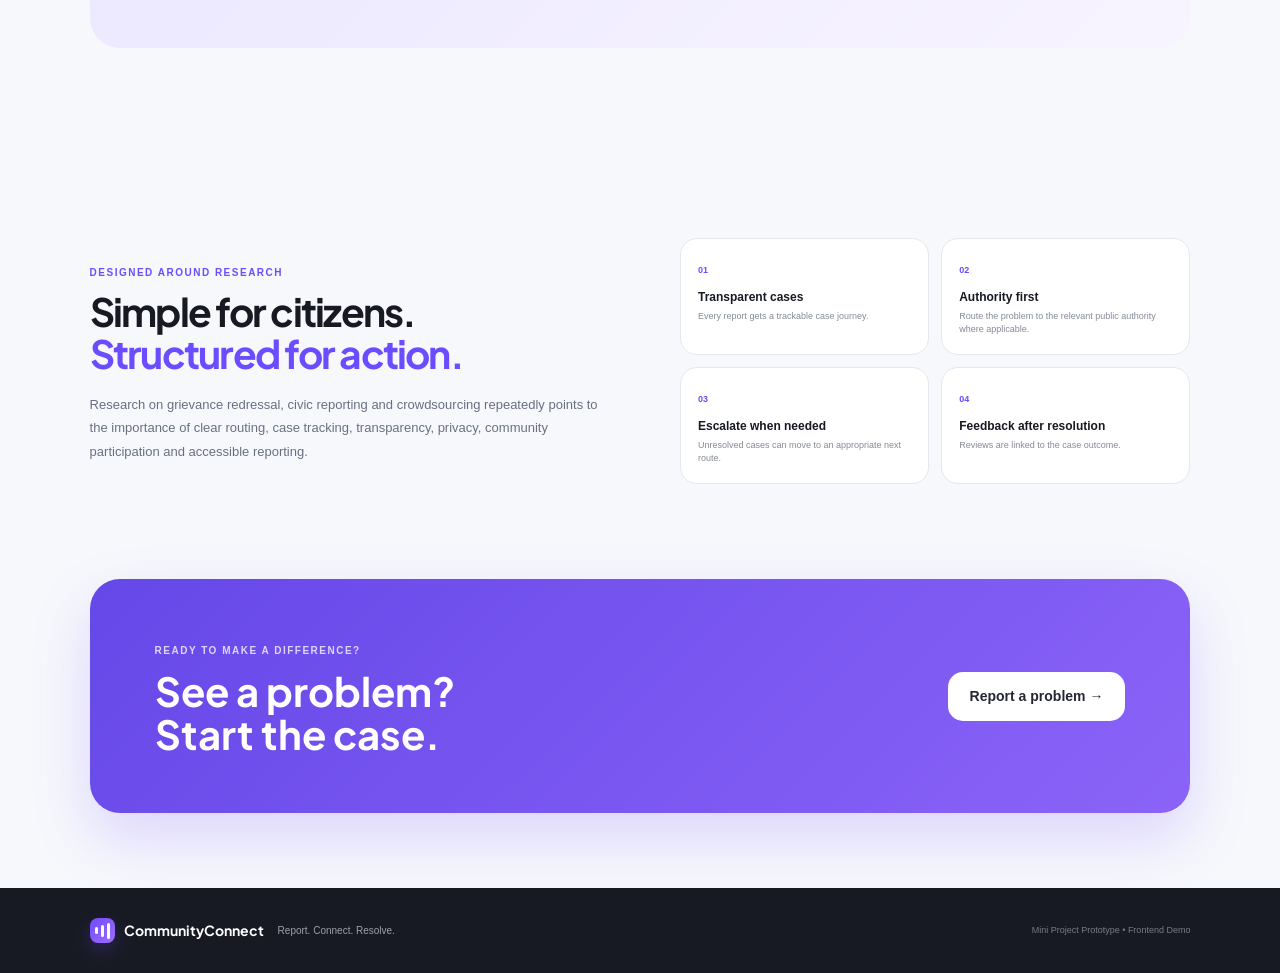
==== commit de1d401f: "Add case support functionality" ====
--- a/index.html
+++ b/index.html
@@ -210,9 +210,15 @@
             <div class="case-main">
               <div class="case-title-row"><h3>Large pothole near ABC Road</h3><span class="priority high">High</span></div>
               <p>Road surface is damaged and vehicles are having difficulty passing.</p>
-              <div class="case-meta"><span>⌖ 0.8 km away</span><span>👥 14 supporters</span><span>● Authority notified</span></div>
-            </div>
-            <button class="case-view" data-case="CIV-1024">View →</button>
+             <div class="case-meta">
+    <span>⌖ 0.8 km away</span>
+    <span class="support-count">👥 <span class="support-number">14</span> supporters</span>
+    <span>● Authority notified</span>
+</div>
+            <div class="case-actions">
+    <button class="support-btn">Support ♡</button>
+    <button class="case-view" data-case="CIV-1024">View →</button>
+</div>
           </article>
 
           <article class="case-card" data-type="civic">
@@ -220,9 +226,15 @@
             <div class="case-main">
               <div class="case-title-row"><h3>Broken streetlight at Sector 7</h3><span class="priority medium">Medium</span></div>
               <p>Street remains unlit after sunset, affecting pedestrians.</p>
-              <div class="case-meta"><span>⌖ 1.2 km away</span><span>👥 6 supporters</span><span>● Reported</span></div>
-            </div>
-            <button class="case-view" data-case="CIV-1019">View →</button>
+             <div class="case-meta">
+    <span>⌖ 1.2 km away</span>
+    <span class="support-count">👥 <span class="support-number">6</span> supporters</span>
+    <span>● Reported</span>
+</div>
+           <div class="case-actions">
+    <button class="support-btn">Support ♡</button>
+    <button class="case-view" data-case="CIV-1019">View →</button>
+</div>
           </article>
 
           <article class="case-card" data-type="healthcare">
@@ -230,9 +242,15 @@
             <div class="case-main">
               <div class="case-title-row"><h3>Hospital oxygen shortage</h3><span class="priority critical">Critical</span></div>
               <p>Required: 50 cylinders • Available: 28 • Shortage: 22.</p>
-              <div class="case-meta"><span>⌖ 2.4 km away</span><span>Health authority</span><span>● Escalated</span></div>
-            </div>
-            <button class="case-view" data-case="HLT-0042">View →</button>
+            <div class="case-meta">
+    <span>⌖ 2.4 km away</span>
+    <span class="support-count">👥 <span class="support-number">9</span> supporters</span>
+    <span>● Escalated</span>
+</div> 
+           <div class="case-actions">
+    <button class="support-btn">Support ♡</button>
+    <button class="case-view" data-case="HLT-0042">View →</button>
+</div>
           </article>
 
           <article class="case-card" data-type="education">
@@ -240,9 +258,15 @@
             <div class="case-main">
               <div class="case-title-row"><h3>Student fee assistance request</h3><span class="priority medium">Medium</span></div>
               <p>Student needs help accessing available education assistance.</p>
-              <div class="case-meta"><span>⌖ 3.1 km away</span><span>Education authority</span><span>● In review</span></div>
-            </div>
-            <button class="case-view" data-case="EDU-0087">View →</button>
+             <div class="case-meta">
+    <span>⌖ 3.1 km away</span>
+    <span class="support-count">👥 <span class="support-number">5</span> supporters</span>
+    <span>● In review</span>
+</div>
+            <div class="case-actions">
+    <button class="support-btn">Support ♡</button>
+    <button class="case-view" data-case="EDU-0087">View →</button>
+</div>
           </article>
         </div>
 
--- a/styles.css
+++ b/styles.css
@@ -101,7 +101,9 @@
 .category-arrow{font-size:20px;color:#a0a4ae}.category-number{display:block;font-size:10px;color:#a4a8b1;font-weight:800;margin-top:25px}.category-card h3{font-size:25px;margin:8px 0}.category-card p{font-size:12px;color:var(--muted);line-height:1.7;max-width:310px}.category-link{position:absolute;bottom:25px;font-size:11px;font-weight:800;z-index:2}.education .category-link{color:var(--purple)}.healthcare .category-link{color:#0b9a88}.civic .category-link{color:#e75b2f}
 .workflow-section{background:#1a1c25;color:#fff}.workflow-intro{text-align:center;max-width:600px;margin:0 auto}.workflow-intro .section-kicker{color:#b7aaff}.workflow-intro h2{color:#fff}.workflow-intro p{color:#aeb2bd;font-size:13px;margin-top:12px}.workflow{display:grid;grid-template-columns:repeat(5,1fr);gap:16px;margin-top:58px;position:relative}.workflow-line{position:absolute;top:35px;left:8%;right:8%;height:1px;background:#4a4d58}.step{position:relative;z-index:1;text-align:center}.step-num{display:inline-flex;background:#292b36;border:1px solid #444752;color:#a9acb6;padding:5px 8px;border-radius:8px;font-size:9px;font-weight:800;margin-bottom:10px}.step-icon{display:flex;margin:0 auto 15px;width:48px;height:48px;border-radius:50%;align-items:center;justify-content:center;background:#2d2a4a;color:#b8aaff;border:5px solid #1a1c25;font-size:17px}.step h3{font-size:14px;margin-bottom:8px}.step p{font-size:10px;color:#9ea2ae;line-height:1.6;padding:0 10px}
 .nearby-section{background:#f3f5f8}.case-controls{display:flex;gap:7px}.filter{padding:8px 12px;border-radius:99px;background:#fff;border:1px solid #e1e3e9;color:#777c87;font-size:10px;font-weight:800}.filter.active{background:#1a1c25;color:#fff;border-color:#1a1c25}
-.cases-layout{display:grid;grid-template-columns:1.25fr .75fr;gap:18px}.cases-list{display:flex;flex-direction:column;gap:11px}.case-card{background:#fff;border:1px solid var(--line);border-radius:17px;padding:15px;display:flex;align-items:center;gap:12px;transition:.2s}.case-card:hover{box-shadow:0 12px 35px rgba(28,30,50,.07);transform:translateX(3px)}.case-card.hidden{display:none}.case-card-icon{width:44px;height:44px;min-width:44px;border-radius:13px;display:flex;align-items:center;justify-content:center;font-size:17px}.civic-bg{background:#fff0ea;color:var(--orange)}.light-bg{background:#fff8dc;color:#d3910b}.health-bg{background:#e5faf6;color:var(--teal)}.edu-bg{background:#eeebff;color:var(--purple)}.case-main{flex:1;min-width:0}.case-title-row{display:flex;gap:10px;align-items:center}.case-title-row h3{font-size:12px;white-space:nowrap;overflow:hidden;text-overflow:ellipsis}.priority{font-size:8px;font-weight:800;padding:4px 7px;border-radius:99px;white-space:nowrap}.priority.high{background:#fff0ea;color:#d8582f}.priority.medium{background:#fff8df;color:#a27106}.priority.critical{background:#ffe8e8;color:#d93b3b}.case-main p{font-size:10px;color:#818692;margin:5px 0}.case-meta{display:flex;gap:12px;font-size:8px;color:#9296a1}.case-view{font-size:10px;font-weight:800;color:var(--purple);background:transparent;white-space:nowrap}.map-panel{background:#fff;border:1px solid var(--line);border-radius:19px;padding:14px}.map-panel-top{display:flex;justify-content:space-between;align-items:center;margin-bottom:11px;font-size:11px}.map-panel-top button{background:#eeebff;color:var(--purple);padding:7px 9px;border-radius:9px;font-size:8px;font-weight:800}.big-map{height:325px}.big-map .map-grid{background-size:32px 32px}.br-a{width:500px;top:155px;left:-50px;transform:rotate(-18deg)}.br-b{width:450px;top:115px;left:90px;transform:rotate(64deg)}.br-c{width:380px;top:220px;left:-40px;transform:rotate(9deg)}.big-pin{position:absolute;width:33px;height:33px;border-radius:50%;display:flex;align-items:center;justify-content:center;color:#fff;background:var(--purple);box-shadow:0 5px 13px rgba(50,40,100,.25);font-size:10px}.big-pin small{position:absolute;top:29px;font-size:7px;font-weight:800;color:#5d626d}.p-a{top:85px;left:23%}.p-b{top:205px;left:68%;background:var(--orange)}.p-c{top:140px;left:52%;background:var(--teal)}.p-d{top:245px;left:34%;background:#8468ff}.you-are-here{position:absolute;bottom:12px;left:12px;background:rgba(255,255,255,.94);border-radius:9px;padding:7px 10px;font-size:8px;font-weight:800}.map-legend{display:flex;gap:15px;padding-top:11px;font-size:8px;color:#858a96}.legend-dot{width:7px;height:7px;border-radius:50%;display:inline-block;margin-right:4px}.civic-dot{background:var(--orange)}.health-dot{background:var(--teal)}.edu-dot{background:var(--purple)}
+.cases-layout{display:grid;grid-template-columns:1.25fr .75fr;gap:18px}.cases-list{display:flex;flex-direction:column;gap:11px}.case-card{background:#fff;border:1px solid var(--line);border-radius:17px;padding:15px;display:flex;align-items:center;gap:12px;transition:.2s}.case-card:hover{box-shadow:0 12px 35px rgba(28,30,50,.07);transform:translateX(3px)}.case-card.hidden{display:none}.case-card-icon{width:44px;height:44px;min-width:44px;border-radius:13px;display:flex;align-items:center;justify-content:center;font-size:17px}.civic-bg{background:#fff0ea;color:var(--orange)}.light-bg{background:#fff8dc;color:#d3910b}.health-bg{background:#e5faf6;color:var(--teal)}.edu-bg{background:#eeebff;color:var(--purple)}.case-main{flex:1;min-width:0}.case-title-row{display:flex;gap:10px;align-items:center}.case-title-row h3{font-size:12px;white-space:nowrap;overflow:hidden;text-overflow:ellipsis}.priority{font-size:8px;font-weight:800;padding:4px 7px;border-radius:99px;white-space:nowrap}.priority.high{background:#fff0ea;color:#d8582f}.priority.medium{background:#fff8df;color:#a27106}.priority.critical{background:#ffe8e8;color:#d93b3b}.case-main p{font-size:10px;color:#818692;margin:5px 0}.case-meta{display:flex;gap:12px;font-size:8px;color:#9296a1}.case-view{font-size:10px;font-weight:800;color:var(--purple);background:transparent;white-space:nowrap}
+ 
+.map-panel{background:#fff;border:1px solid var(--line);border-radius:19px;padding:14px}.map-panel-top{display:flex;justify-content:space-between;align-items:center;margin-bottom:11px;font-size:11px}.map-panel-top button{background:#eeebff;color:var(--purple);padding:7px 9px;border-radius:9px;font-size:8px;font-weight:800}.big-map{height:325px}.big-map .map-grid{background-size:32px 32px}.br-a{width:500px;top:155px;left:-50px;transform:rotate(-18deg)}.br-b{width:450px;top:115px;left:90px;transform:rotate(64deg)}.br-c{width:380px;top:220px;left:-40px;transform:rotate(9deg)}.big-pin{position:absolute;width:33px;height:33px;border-radius:50%;display:flex;align-items:center;justify-content:center;color:#fff;background:var(--purple);box-shadow:0 5px 13px rgba(50,40,100,.25);font-size:10px}.big-pin small{position:absolute;top:29px;font-size:7px;font-weight:800;color:#5d626d}.p-a{top:85px;left:23%}.p-b{top:205px;left:68%;background:var(--orange)}.p-c{top:140px;left:52%;background:var(--teal)}.p-d{top:245px;left:34%;background:#8468ff}.you-are-here{position:absolute;bottom:12px;left:12px;background:rgba(255,255,255,.94);border-radius:9px;padding:7px 10px;font-size:8px;font-weight:800}.map-legend{display:flex;gap:15px;padding-top:11px;font-size:8px;color:#858a96}.legend-dot{width:7px;height:7px;border-radius:50%;display:inline-block;margin-right:4px}.civic-dot{background:var(--orange)}.health-dot{background:var(--teal)}.edu-dot{background:var(--purple)}
 .community-section{background:#f7f8fc;padding-top:40px}.community-card{background:linear-gradient(135deg,#e9e6ff,#f8f4ff);border-radius:30px;padding:58px 65px;display:flex;align-items:center;justify-content:space-between;overflow:hidden;position:relative}.community-copy{max-width:570px}.community-copy h2{font-size:39px;letter-spacing:-.045em;margin:10px 0 15px}.community-copy p{font-size:13px;color:#696e7b;line-height:1.75;margin-bottom:25px}.support-visual{width:310px;height:250px;position:relative;display:flex;align-items:center;justify-content:center}.support-ring{width:150px;height:150px;border-radius:50%;border:2px dashed #a89bf7;background:rgba(255,255,255,.6);display:flex;flex-direction:column;align-items:center;justify-content:center;z-index:2}.support-ring strong{font-family:"Plus Jakarta Sans";font-size:42px;color:var(--purple)}.support-ring span{font-size:10px;color:#777}.support-person{position:absolute;width:40px;height:40px;border-radius:50%;display:flex;align-items:center;justify-content:center;font-size:11px;font-weight:800;color:#fff;border:4px solid #eeeaff}.person-1{background:#ff8a62;top:16px;left:112px}.person-2{background:#5b8cff;top:74px;right:6px}.person-3{background:#22b698;bottom:20px;right:55px}.person-4{background:#8a68f5;bottom:10px;left:70px}.person-5{background:#343642;top:75px;left:8px}
 .trust-section{display:grid;grid-template-columns:1fr 1fr;gap:80px;align-items:center}.trust-copy h2 span{color:var(--purple)}.trust-copy p{font-size:13px;color:var(--muted);line-height:1.8;max-width:530px;margin-top:18px}.trust-points{display:grid;grid-template-columns:1fr 1fr;gap:12px}.trust-points div{background:#fff;border:1px solid var(--line);border-radius:17px;padding:17px}.trust-points span{font-size:9px;color:var(--purple);font-weight:900}.trust-points b{display:block;font-size:12px;margin:8px 0 4px}.trust-points small{font-size:9px;color:#858a96;line-height:1.5;display:block}
 .cta-section{margin:0 7vw 75px;padding:58px 65px;border-radius:30px;background:linear-gradient(135deg,#6548e8,#8b63f8);color:#fff;display:flex;justify-content:space-between;align-items:center;box-shadow:0 25px 60px rgba(108,76,255,.2)}.cta-section .section-kicker{color:#dcd6ff}.cta-section h2{font-size:40px;margin-top:8px}.cta-section h2 em{color:#fff}.footer{background:#181a23;color:#fff;padding:30px 7vw;display:flex;align-items:center;gap:14px}.footer-brand{display:flex;align-items:center;gap:9px;font-family:"Plus Jakarta Sans";font-size:14px}.footer-brand .brand-mark{width:25px;height:25px;border-radius:8px}.footer-brand .brand-mark span{width:3px}.footer-brand .brand-mark span:nth-child(1){height:7px}.footer-brand .brand-mark span:nth-child(2){height:12px}.footer-brand .brand-mark span:nth-child(3){height:16px}.footer p{font-size:10px;color:#9ca0aa}.footer-note{margin-left:auto;color:#777c87;font-size:9px}
@@ -139,3 +141,31 @@
   color: white;
   transform: translateY(-1px);
 }
+
+.case-actions{
+    display:flex;
+    align-items:center;
+    gap:10px;
+    margin-left:auto;
+}
+
+.support-btn{
+    background:#eeebff;
+    color:var(--purple);
+    padding:8px 11px;
+    border-radius:9px;
+    font-size:9px;
+    font-weight:800;
+    white-space:nowrap;
+    transition:.2s;
+}
+
+.support-btn:hover{
+    transform:translateY(-2px);
+    background:#ded8ff;
+}
+
+.support-btn.supporting{
+    background:var(--purple);
+    color:#fff;
+}
